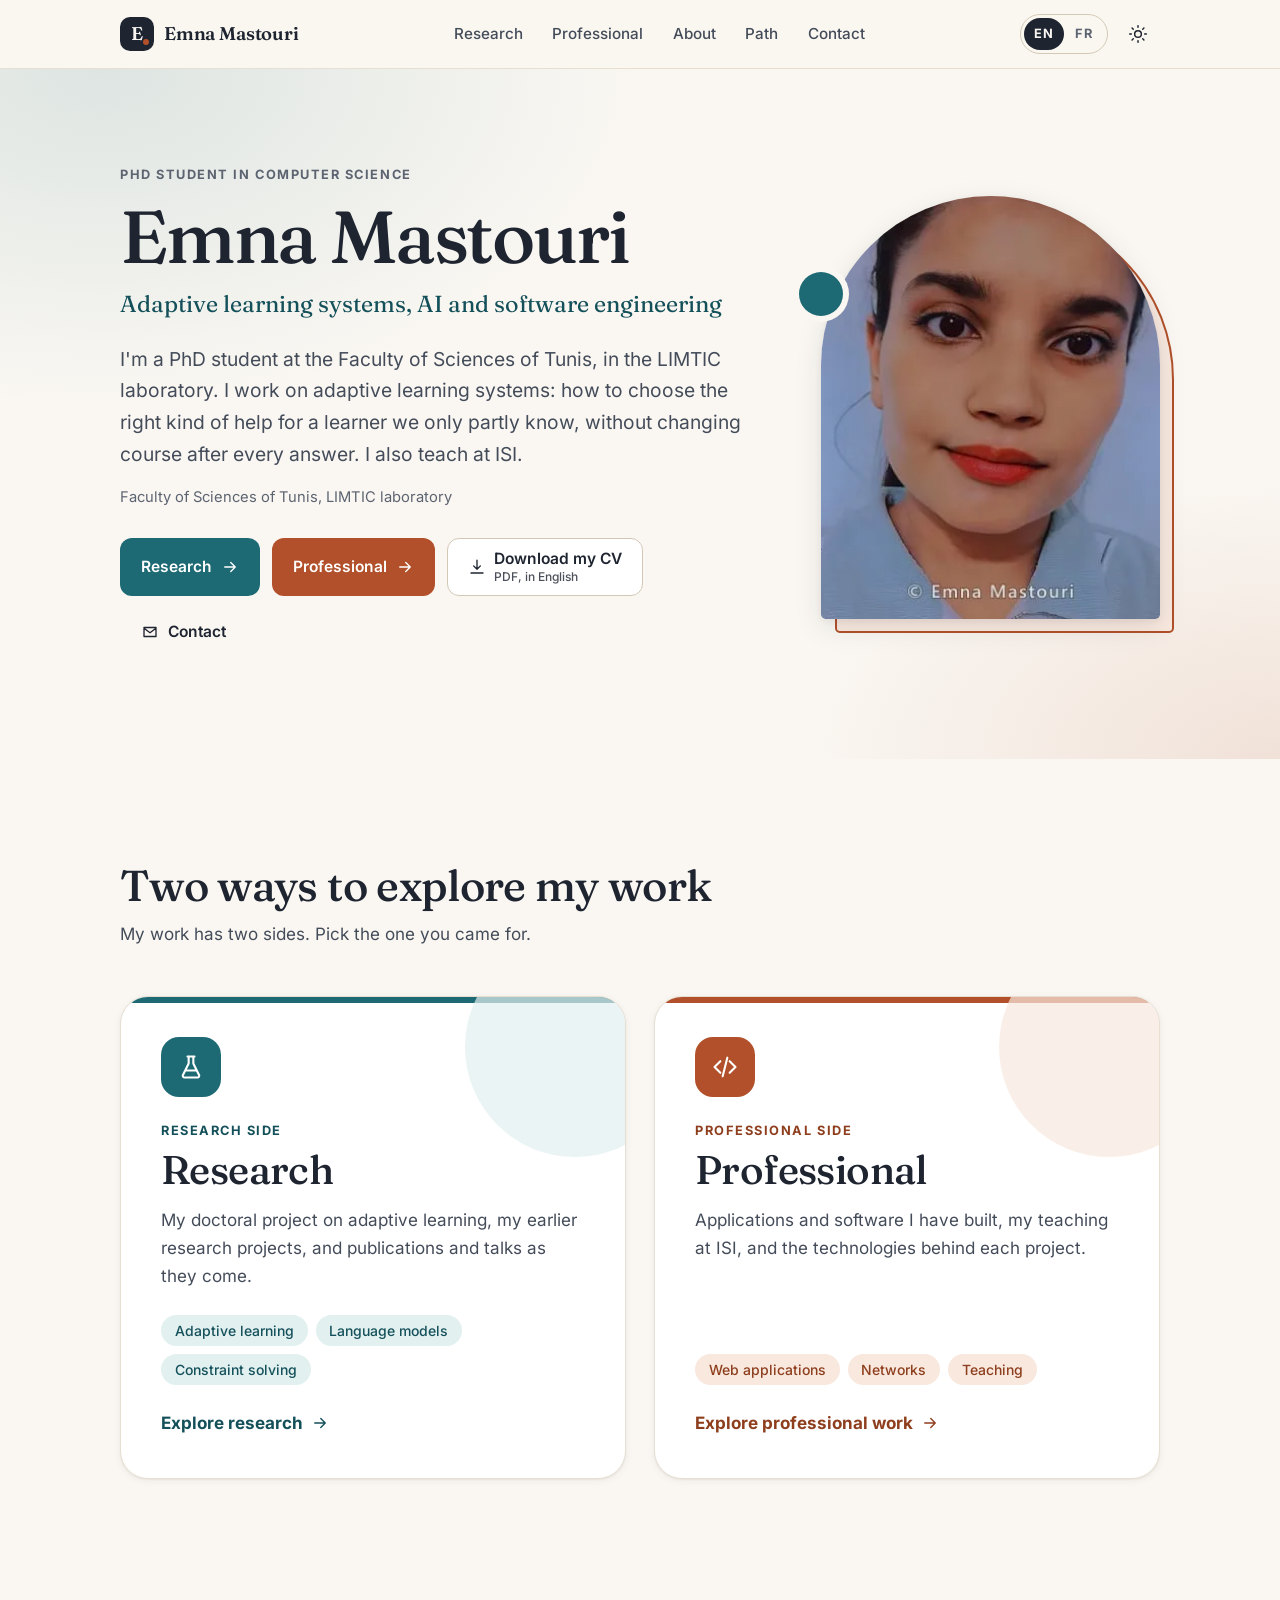
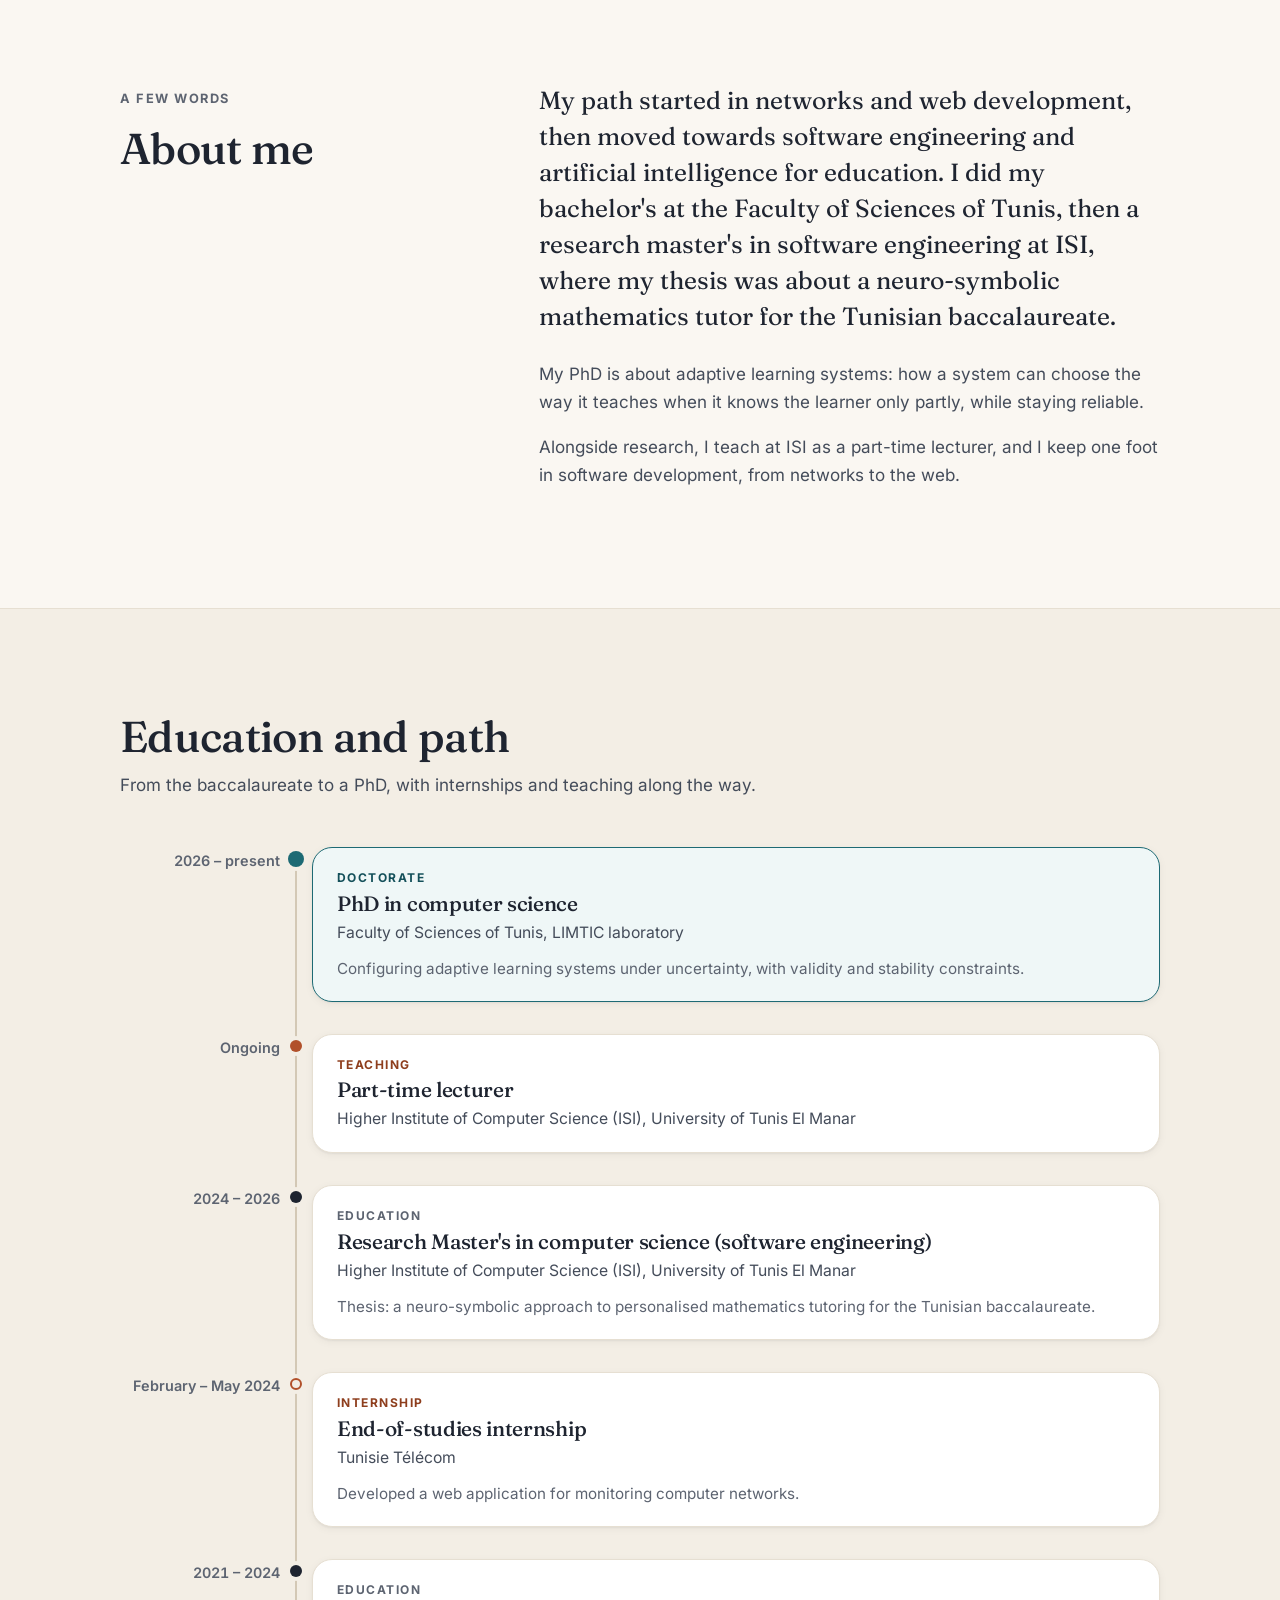
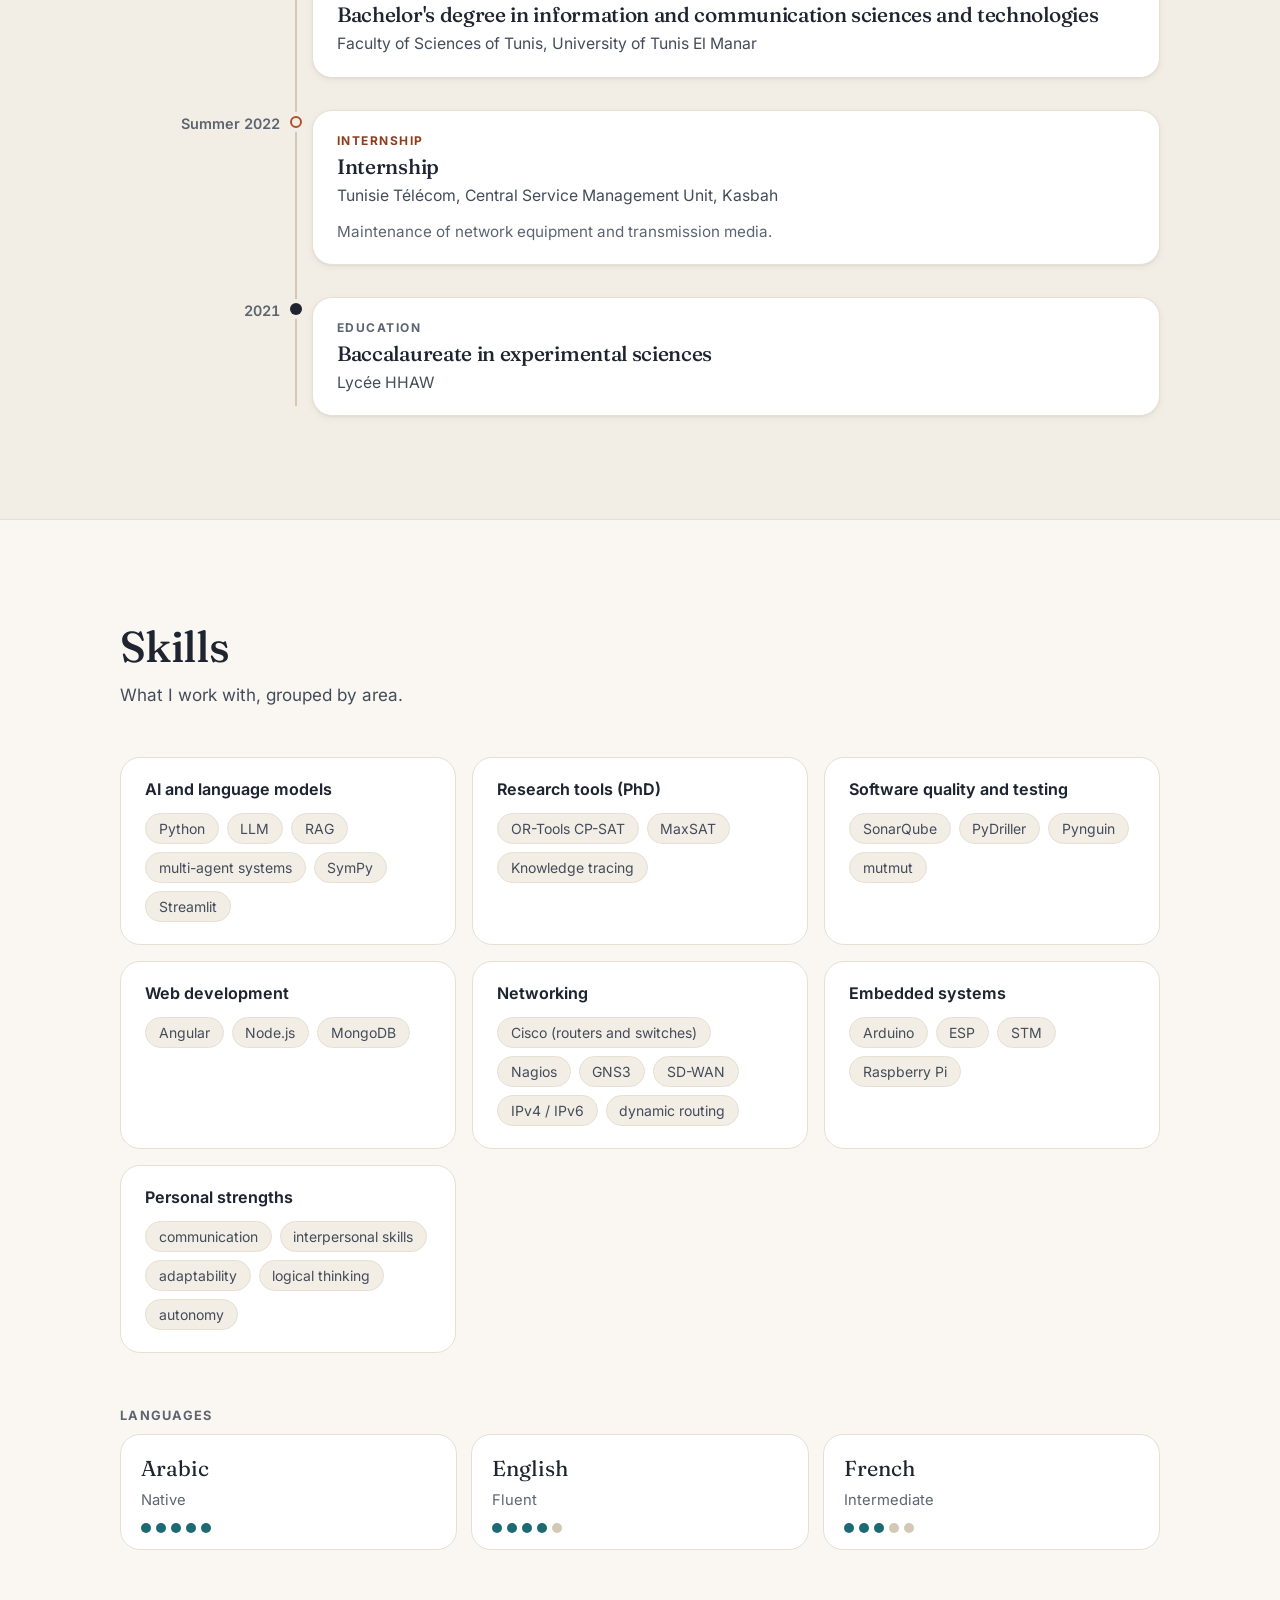
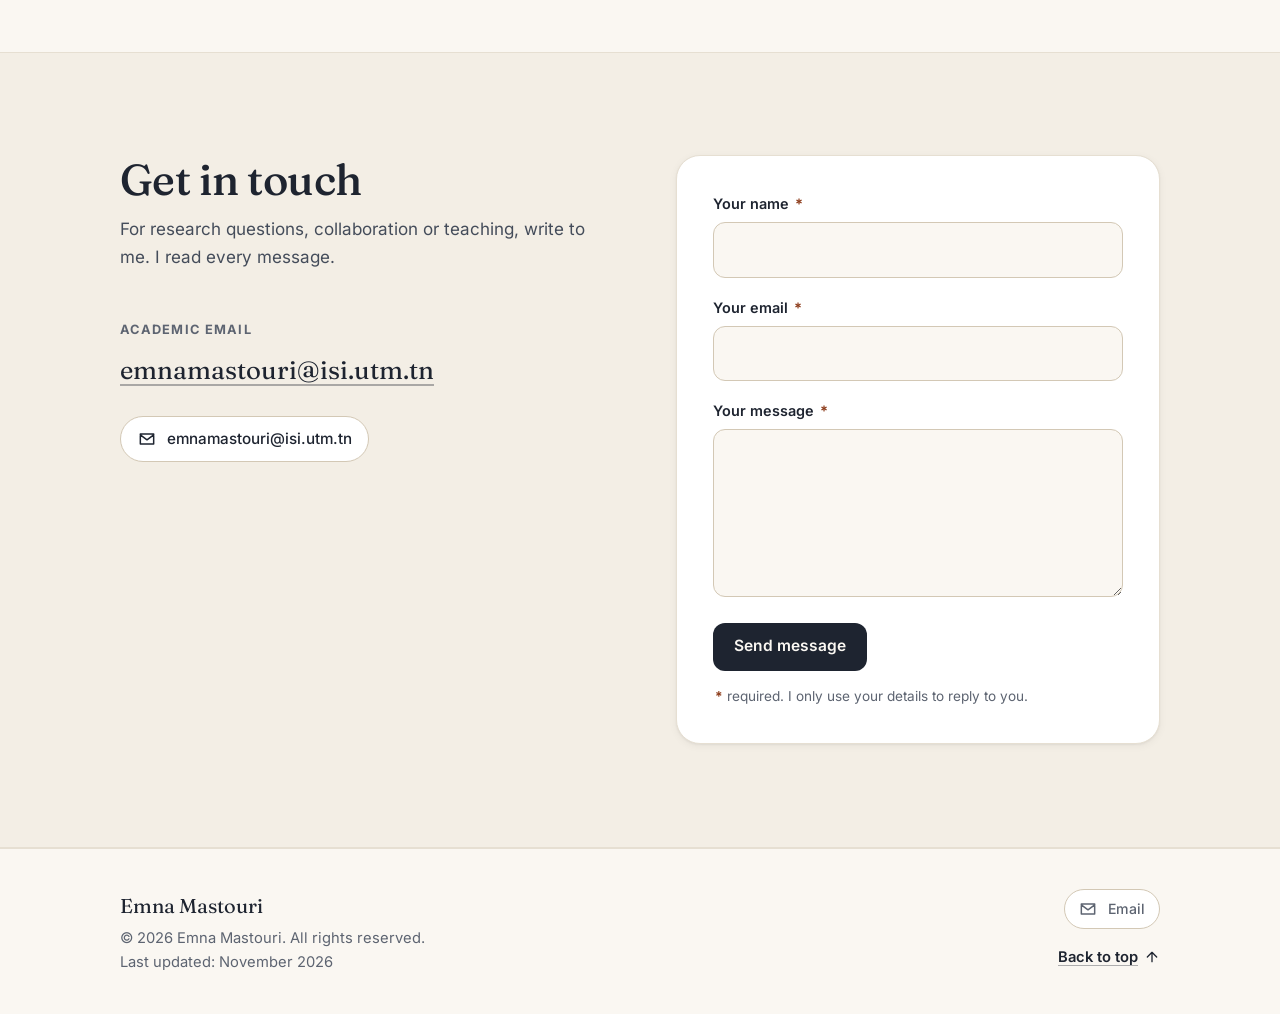
==== en/index.html @ 46c16ce0 "Publish site" ====
<!DOCTYPE html><html lang="en"> <head><meta charset="utf-8"><meta name="viewport" content="width=device-width, initial-scale=1"><title>Emna Mastouri | PhD student in computer science</title><meta name="description" content="Emna Mastouri is a PhD student in computer science at the Faculty of Sciences of Tunis (LIMTIC laboratory). Research on adaptive learning systems, software projects, and teaching at ISI."><meta name="robots" content="noimageindex"><link rel="canonical" href="https://emnamastouri.github.io/en/"><link rel="alternate" hreflang="fr" href="https://emnamastouri.github.io/fr/"><link rel="alternate" hreflang="en" href="https://emnamastouri.github.io/en/"><link rel="alternate" hreflang="x-default" href="https://emnamastouri.github.io/"><meta property="og:type" content="website"><meta property="og:site_name" content="Emna Mastouri"><meta property="og:title" content="Emna Mastouri | PhD student in computer science"><meta property="og:description" content="Emna Mastouri is a PhD student in computer science at the Faculty of Sciences of Tunis (LIMTIC laboratory). Research on adaptive learning systems, software projects, and teaching at ISI."><meta property="og:url" content="https://emnamastouri.github.io/en/"><meta property="og:image" content="https://emnamastouri.github.io/og-image.png"><meta property="og:image:width" content="1200"><meta property="og:image:height" content="630"><meta property="og:locale" content="en_GB"><meta property="og:locale:alternate" content="fr_FR"><meta name="twitter:card" content="summary_large_image"><meta name="theme-color" content="#FAF7F2" media="(prefers-color-scheme: light)"><meta name="theme-color" content="#13161B" media="(prefers-color-scheme: dark)"><link rel="icon" type="image/svg+xml" href="/favicon.svg"><link rel="sitemap" href="/sitemap-index.xml"><!-- Applies the saved theme before the page paints (no flash) --><script>
      (function () {
        var d = document.documentElement;
        d.classList.add('js');
        try {
          var s = localStorage.getItem('theme');
          if (s === 'dark' || s === 'light') d.setAttribute('data-theme', s);
        } catch (e) {}
      })();
    </script><script type="application/ld+json">{"@context":"https://schema.org","@type":"Person","name":"Emna Mastouri","jobTitle":"PhD student in computer science","url":"https://emnamastouri.github.io/en/","image":"https://emnamastouri.github.io/_astro/photo-web.Bn2J9BeH_Z28690I.jpg","email":"emnamastouri@isi.utm.tn","affiliation":[{"@type":"CollegeOrUniversity","name":"Faculty of Sciences of Tunis, University of Tunis El Manar"},{"@type":"Organization","name":"LIMTIC laboratory"},{"@type":"CollegeOrUniversity","name":"Higher Institute of Computer Science (ISI), University of Tunis El Manar"}],"alumniOf":[{"@type":"CollegeOrUniversity","name":"Higher Institute of Computer Science (ISI), University of Tunis El Manar"},{"@type":"CollegeOrUniversity","name":"Faculty of Sciences of Tunis, University of Tunis El Manar"}],"knowsAbout":["Adaptive learning systems","Knowledge tracing","Large language models","Constraint solving","Software engineering"]}</script><link rel="preload" as="image" href="/_astro/photo-web.Bn2J9BeH_ZlRhsf.webp" type="image/webp" fetchpriority="high"><style>@font-face{font-family:Fraunces Variable;font-style:normal;font-display:swap;font-weight:100 900;src:url(/_astro/fraunces-vietnamese-wght-normal.CnvboYUG.woff2) format("woff2-variations");unicode-range:U+0102-0103,U+0110-0111,U+0128-0129,U+0168-0169,U+01A0-01A1,U+01AF-01B0,U+0300-0301,U+0303-0304,U+0308-0309,U+0323,U+0329,U+1EA0-1EF9,U+20AB}@font-face{font-family:Fraunces Variable;font-style:normal;font-display:swap;font-weight:100 900;src:url(/_astro/fraunces-latin-ext-wght-normal.Ca2vKHc0.woff2) format("woff2-variations");unicode-range:U+0100-02BA,U+02BD-02C5,U+02C7-02CC,U+02CE-02D7,U+02DD-02FF,U+0304,U+0308,U+0329,U+1D00-1DBF,U+1E00-1E9F,U+1EF2-1EFF,U+2020,U+20A0-20AB,U+20AD-20C0,U+2113,U+2C60-2C7F,U+A720-A7FF}@font-face{font-family:Fraunces Variable;font-style:normal;font-display:swap;font-weight:100 900;src:url(/_astro/fraunces-latin-wght-normal.ukD16Tqj.woff2) format("woff2-variations");unicode-range:U+0000-00FF,U+0131,U+0152-0153,U+02BB-02BC,U+02C6,U+02DA,U+02DC,U+0304,U+0308,U+0329,U+2000-206F,U+20AC,U+2122,U+2191,U+2193,U+2212,U+2215,U+FEFF,U+FFFD}
</style>
<link rel="stylesheet" href="/_astro/_section_.ClIsd0Dl.css"></head> <body> <a class="skip-link" href="#main">Skip to content</a> <header class="site-header"> <div class="container header-inner"> <a class="brand" href="/en/" aria-label="Emna Mastouri, Home"> <span class="brand-mark" aria-hidden="true">E</span> <span class="brand-name">Emna Mastouri</span> </a> <nav id="site-nav" class="nav" aria-label="Main navigation"> <ul> <li> <a href="/en/research/" class="nav-link nav-link--research"> Research </a> </li><li> <a href="/en/professional/" class="nav-link nav-link--professional"> Professional </a> </li><li> <a href="/en/#about" class="nav-link nav-link--about"> About </a> </li><li> <a href="/en/#path" class="nav-link nav-link--path"> Path </a> </li><li> <a href="/en/#contact" class="nav-link nav-link--contact"> Contact </a> </li> </ul> </nav> <div class="header-tools"> <div class="lang-switch" role="group" aria-label="Language"> <span class="lang-opt is-current" lang="en" aria-current="true">EN</span> <a class="lang-opt" href="/fr/" hreflang="fr" lang="fr" data-set-lang="fr" aria-label="FR: Lire ce site en français" title="Lire ce site en français"> FR </a> </div> <button type="button" class="icon-btn theme-toggle" data-label-to-light="Switch to light mode" data-label-to-dark="Switch to dark mode" aria-label="Switch to dark mode"> <svg class="icon-sun" viewBox="0 0 24 24" width="20" height="20" fill="none" stroke="currentColor" stroke-width="1.8" stroke-linecap="round" aria-hidden="true"> <circle cx="12" cy="12" r="4"></circle> <path d="M12 2v2M12 20v2M4.9 4.9l1.4 1.4M17.7 17.7l1.4 1.4M2 12h2M20 12h2M4.9 19.1l1.4-1.4M17.7 6.3l1.4-1.4"></path> </svg> <svg class="icon-moon" viewBox="0 0 24 24" width="20" height="20" fill="none" stroke="currentColor" stroke-width="1.8" stroke-linecap="round" stroke-linejoin="round" aria-hidden="true"> <path d="M20 14.5A8.5 8.5 0 0 1 9.5 4a8.5 8.5 0 1 0 10.5 10.5z"></path> </svg> </button> <button type="button" class="icon-btn menu-btn" aria-expanded="false" aria-controls="site-nav" aria-label="Menu"> <svg viewBox="0 0 24 24" width="22" height="22" fill="none" stroke="currentColor" stroke-width="1.8" stroke-linecap="round" aria-hidden="true"> <path class="bars" d="M4 7h16M4 12h16M4 17h16"></path> <path class="cross" d="M6 6l12 12M18 6L6 18"></path> </svg> </button> </div> </div> </header> <script type="module">const c=document.documentElement,t=document.querySelector(".theme-toggle"),n=()=>c.getAttribute("data-theme")||(matchMedia("(prefers-color-scheme: dark)").matches?"dark":"light"),d=()=>{t&&t.setAttribute("aria-label",n()==="dark"?t.dataset.labelToLight:t.dataset.labelToDark)};d();t?.addEventListener("click",()=>{const e=n()==="dark"?"light":"dark";c.setAttribute("data-theme",e);try{localStorage.setItem("theme",e)}catch{}d()});document.querySelectorAll("[data-set-lang]").forEach(e=>{e.addEventListener("click",()=>{try{localStorage.setItem("lang",e.dataset.setLang)}catch{}})});const a=document.querySelector(".menu-btn"),s=document.querySelector(".site-header"),r=e=>{s?.classList.toggle("menu-open",e),a?.setAttribute("aria-expanded",String(e))};a?.addEventListener("click",()=>r(a.getAttribute("aria-expanded")!=="true"));document.querySelectorAll("#site-nav a").forEach(e=>e.addEventListener("click",()=>r(!1)));document.addEventListener("keydown",e=>{e.key==="Escape"&&a?.getAttribute("aria-expanded")==="true"&&(r(!1),a.focus())});</script> <main id="main" tabindex="-1">   <section class="hero" aria-labelledby="hero-title"> <div class="container hero-grid"> <div class="hero-photo"> <div class="photo-frame" role="img" aria-label="Portrait of Emna Mastouri"> <div class="photo-img" style="background-image:url(/_astro/photo-web.Bn2J9BeH_1yWdmH.jpg);background-image:image-set(url(/_astro/photo-web.Bn2J9BeH_ZlRhsf.webp) type('image/webp'), url(/_astro/photo-web.Bn2J9BeH_1yWdmH.jpg) type('image/jpeg'))"></div> </div> </div> <div class="hero-text"> <p class="eyebrow">PhD student in computer science</p> <h1 id="hero-title">Emna Mastouri</h1> <p class="hero-subtitle">Adaptive learning systems, AI and software engineering</p> <p class="hero-intro">I&#39;m a PhD student at the Faculty of Sciences of Tunis, in the LIMTIC laboratory. I work on adaptive learning systems: how to choose the right kind of help for a learner we only partly know, without changing course after every answer. I also teach at ISI.</p> <p class="hero-affil">Faculty of Sciences of Tunis, LIMTIC laboratory</p> <div class="hero-actions"> <a class="btn btn--research" href="/en/research/"> Research <svg viewBox="0 0 24 24" width="18" height="18" fill="none" stroke="currentColor" stroke-width="1.8" stroke-linecap="round" stroke-linejoin="round" aria-hidden="true" focusable="false"><path d="M5 12h14m0 0l-6-6m6 6l-6 6"></path></svg> </a> <a class="btn btn--pro" href="/en/professional/"> Professional <svg viewBox="0 0 24 24" width="18" height="18" fill="none" stroke="currentColor" stroke-width="1.8" stroke-linecap="round" stroke-linejoin="round" aria-hidden="true" focusable="false"><path d="M5 12h14m0 0l-6-6m6 6l-6 6"></path></svg> </a> <a class="btn btn--outline" href="/cv/Emna_Mastouri_CV_en.pdf" download> <svg viewBox="0 0 24 24" width="18" height="18" fill="none" stroke="currentColor" stroke-width="1.8" stroke-linecap="round" stroke-linejoin="round" aria-hidden="true" focusable="false"><path d="M12 3v12m0 0l-4.5-4.5M12 15l4.5-4.5M4 20h16"></path></svg> <span>Download my CV <small>PDF, in English</small></span> </a> <a class="btn btn--ghost" href="#contact"> <svg viewBox="0 0 24 24" width="18" height="18" fill="none" stroke="currentColor" stroke-width="1.8" stroke-linecap="round" stroke-linejoin="round" aria-hidden="true" focusable="false"><path d="M4 6h16v12H4zM4 7l8 6 8-6"></path></svg> Contact </a> </div> </div> </div> </section> <script type="module">const r=document.querySelector(".photo-frame");["contextmenu","dragstart","selectstart","copy"].forEach(e=>r?.addEventListener(e,t=>t.preventDefault()));</script> <section class="section sides" id="sides" aria-labelledby="sides-title"> <div class="container"> <header class="section-head"> <h2 id="sides-title">Two ways to explore my work</h2> <p>My work has two sides. Pick the one you came for.</p> </header> <div class="side-grid"> <article class="side-card side-card--research"> <div class="side-icon" aria-hidden="true"> <svg viewBox="0 0 24 24" width="28" height="28" fill="none" stroke="currentColor" stroke-width="1.8" stroke-linecap="round" stroke-linejoin="round" aria-hidden="true" focusable="false"><path d="M9 3h6M10 3v6L5 19a1.5 1.5 0 0 0 1.4 2h11.2A1.5 1.5 0 0 0 19 19l-5-10V3M7.5 15h9"></path></svg> </div> <p class="side-label">Research side</p> <h3> <a class="stretched" href="/en/research/"> Research </a> </h3> <p class="side-text">My doctoral project on adaptive learning, my earlier research projects, and publications and talks as they come.</p> <ul class="chips"> <li>Adaptive learning</li><li>Language models</li><li>Constraint solving</li> </ul> <span class="side-cta"> Explore research <svg viewBox="0 0 24 24" width="18" height="18" fill="none" stroke="currentColor" stroke-width="1.8" stroke-linecap="round" stroke-linejoin="round" aria-hidden="true" focusable="false"><path d="M5 12h14m0 0l-6-6m6 6l-6 6"></path></svg> </span> </article><article class="side-card side-card--professional"> <div class="side-icon" aria-hidden="true"> <svg viewBox="0 0 24 24" width="28" height="28" fill="none" stroke="currentColor" stroke-width="1.8" stroke-linecap="round" stroke-linejoin="round" aria-hidden="true" focusable="false"><path d="M8 7l-5 5 5 5M16 7l5 5-5 5M14 4l-4 16"></path></svg> </div> <p class="side-label">Professional side</p> <h3> <a class="stretched" href="/en/professional/"> Professional </a> </h3> <p class="side-text">Applications and software I have built, my teaching at ISI, and the technologies behind each project.</p> <ul class="chips"> <li>Web applications</li><li>Networks</li><li>Teaching</li> </ul> <span class="side-cta"> Explore professional work <svg viewBox="0 0 24 24" width="18" height="18" fill="none" stroke="currentColor" stroke-width="1.8" stroke-linecap="round" stroke-linejoin="round" aria-hidden="true" focusable="false"><path d="M5 12h14m0 0l-6-6m6 6l-6 6"></path></svg> </span> </article> </div> </div> </section> <section class="section" id="about" aria-labelledby="about-title"> <div class="container narrow-grid"> <header class="section-head section-head--side"> <p class="eyebrow">A few words</p> <h2 id="about-title">About me</h2> </header> <div class="prose"> <p class="lead">My path started in networks and web development, then moved towards software engineering and artificial intelligence for education. I did my bachelor&#39;s at the Faculty of Sciences of Tunis, then a research master&#39;s in software engineering at ISI, where my thesis was about a neuro-symbolic mathematics tutor for the Tunisian baccalaureate.</p><p>My PhD is about adaptive learning systems: how a system can choose the way it teaches when it knows the learner only partly, while staying reliable.</p><p>Alongside research, I teach at ISI as a part-time lecturer, and I keep one foot in software development, from networks to the web.</p> </div> </div> </section> <section class="section section--tint" id="path" aria-labelledby="path-title"> <div class="container"> <header class="section-head"> <h2 id="path-title">Education and path</h2> <p>From the baccalaureate to a PhD, with internships and teaching along the way.</p> </header> <ol class="timeline"> <li class="tl-item tl-item--phd"> <p class="tl-when">2026 – present</p> <div class="tl-card"> <p class="tl-kind">Doctorate</p> <h3>PhD in computer science</h3> <p class="tl-place">Faculty of Sciences of Tunis, LIMTIC laboratory</p> <p class="tl-text">Configuring adaptive learning systems under uncertainty, with validity and stability constraints.</p> </div> </li><li class="tl-item tl-item--teaching"> <p class="tl-when">Ongoing</p> <div class="tl-card"> <p class="tl-kind">Teaching</p> <h3>Part-time lecturer</h3> <p class="tl-place">Higher Institute of Computer Science (ISI), University of Tunis El Manar</p>  </div> </li><li class="tl-item tl-item--education"> <p class="tl-when">2024 – 2026</p> <div class="tl-card"> <p class="tl-kind">Education</p> <h3>Research Master&#39;s in computer science (software engineering)</h3> <p class="tl-place">Higher Institute of Computer Science (ISI), University of Tunis El Manar</p> <p class="tl-text">Thesis: a neuro-symbolic approach to personalised mathematics tutoring for the Tunisian baccalaureate.</p> </div> </li><li class="tl-item tl-item--work"> <p class="tl-when">February – May 2024</p> <div class="tl-card"> <p class="tl-kind">Internship</p> <h3>End-of-studies internship</h3> <p class="tl-place">Tunisie Télécom</p> <p class="tl-text">Developed a web application for monitoring computer networks.</p> </div> </li><li class="tl-item tl-item--education"> <p class="tl-when">2021 – 2024</p> <div class="tl-card"> <p class="tl-kind">Education</p> <h3>Bachelor&#39;s degree in information and communication sciences and technologies</h3> <p class="tl-place">Faculty of Sciences of Tunis, University of Tunis El Manar</p>  </div> </li><li class="tl-item tl-item--work"> <p class="tl-when">Summer 2022</p> <div class="tl-card"> <p class="tl-kind">Internship</p> <h3>Internship</h3> <p class="tl-place">Tunisie Télécom, Central Service Management Unit, Kasbah</p> <p class="tl-text">Maintenance of network equipment and transmission media.</p> </div> </li><li class="tl-item tl-item--education"> <p class="tl-when">2021</p> <div class="tl-card"> <p class="tl-kind">Education</p> <h3>Baccalaureate in experimental sciences</h3> <p class="tl-place">Lycée HHAW</p>  </div> </li> </ol> </div> </section> <section class="section" id="skills" aria-labelledby="skills-title"> <div class="container"> <header class="section-head"> <h2 id="skills-title">Skills</h2> <p>What I work with, grouped by area.</p> </header> <div class="skill-grid"> <article class="skill-card"> <h3>AI and language models</h3> <ul class="chips"> <li>Python</li><li>LLM</li><li>RAG</li><li>multi-agent systems</li><li>SymPy</li><li>Streamlit</li> </ul> </article><article class="skill-card"> <h3>Research tools (PhD)</h3> <ul class="chips"> <li>OR-Tools CP-SAT</li><li>MaxSAT</li><li>Knowledge tracing</li> </ul> </article><article class="skill-card"> <h3>Software quality and testing</h3> <ul class="chips"> <li>SonarQube</li><li>PyDriller</li><li>Pynguin</li><li>mutmut</li> </ul> </article><article class="skill-card"> <h3>Web development</h3> <ul class="chips"> <li>Angular</li><li>Node.js</li><li>MongoDB</li> </ul> </article><article class="skill-card"> <h3>Networking</h3> <ul class="chips"> <li>Cisco (routers and switches)</li><li>Nagios</li><li>GNS3</li><li>SD-WAN</li><li>IPv4 / IPv6</li><li>dynamic routing</li> </ul> </article><article class="skill-card"> <h3>Embedded systems</h3> <ul class="chips"> <li>Arduino</li><li>ESP</li><li>STM</li><li>Raspberry Pi</li> </ul> </article><article class="skill-card"> <h3>Personal strengths</h3> <ul class="chips"> <li>communication</li><li>interpersonal skills</li><li>adaptability</li><li>logical thinking</li><li>autonomy</li> </ul> </article> </div> <div class="lang-block" aria-labelledby="languages-title"> <h3 id="languages-title" class="mini-title">Languages</h3> <ul class="language-list"> <li class="language"> <span class="language-name">Arabic</span> <span class="language-level">Native</span> <span class="dots" aria-hidden="true"> <i class="on"></i><i class="on"></i><i class="on"></i><i class="on"></i><i class="on"></i> </span> </li><li class="language"> <span class="language-name">English</span> <span class="language-level">Fluent</span> <span class="dots" aria-hidden="true"> <i class="on"></i><i class="on"></i><i class="on"></i><i class="on"></i><i class></i> </span> </li><li class="language"> <span class="language-name">French</span> <span class="language-level">Intermediate</span> <span class="dots" aria-hidden="true"> <i class="on"></i><i class="on"></i><i class="on"></i><i class></i><i class></i> </span> </li> </ul> </div> </div> </section> <section class="section section--tint" id="contact" aria-labelledby="contact-title"> <div class="container contact-grid"> <div> <header class="section-head"> <h2 id="contact-title">Get in touch</h2> <p>For research questions, collaboration or teaching, write to me. I read every message.</p> </header> <p class="contact-mail"> <span class="mini-title">Academic email</span> <a href="mailto:emnamastouri@isi.utm.tn">emnamastouri@isi.utm.tn</a> </p> <ul class="social"> <li> <a class="social-link" href="mailto:emnamastouri@isi.utm.tn"> <svg viewBox="0 0 24 24" width="20" height="20" fill="none" stroke="currentColor" stroke-width="1.8" stroke-linecap="round" stroke-linejoin="round" aria-hidden="true" focusable="false"><path d="M4 6h16v12H4zM4 7l8 6 8-6"></path></svg> <span class="social-text">emnamastouri@isi.utm.tn</span> </a> </li>  </ul> </div> <form class="contact-form" id="contact-form" method="post" data-form data-subject="Portfolio contact from" data-email="emnamastouri@isi.utm.tn" data-ready="no" data-sent="Thank you, your message has been sent. I will reply as soon as I can." data-error="Sorry, the message could not be sent. Please write to me directly at the address above." data-sending="Sending…" data-send="Send message" data-mailto="Your email app will open with the message ready to send.">  <input type="checkbox" name="botcheck" class="hp" tabindex="-1" autocomplete="off" aria-hidden="true"> <div class="field"> <label for="c-name">Your name <span class="req" aria-hidden="true">*</span></label> <input id="c-name" name="name" type="text" required autocomplete="name"> </div> <div class="field"> <label for="c-email">Your email <span class="req" aria-hidden="true">*</span></label> <input id="c-email" name="email" type="email" required autocomplete="email"> </div> <div class="field"> <label for="c-message">Your message <span class="req" aria-hidden="true">*</span></label> <textarea id="c-message" name="message" rows="5" required></textarea> </div> <button type="submit" class="btn btn--primary">Send message</button> <p class="form-note"><span class="req" aria-hidden="true">*</span> required. I only use your details to reply to you.</p> <p class="form-status" role="status" aria-live="polite"></p> </form> </div> </section> <script type="module" src="/_astro/Contact.astro_astro_type_script_index_0_lang.DWQLCaNE.js"></script>  </main> <footer class="site-footer"> <div class="container footer-inner"> <div> <p class="footer-name">Emna Mastouri</p> <p class="footer-meta">© 2026 Emna Mastouri. All rights reserved.</p> <p class="footer-meta">Last updated: November 2026</p> </div> <div class="footer-side"> <ul class="social social--compact"> <li> <a class="social-link" href="mailto:emnamastouri@isi.utm.tn"> <svg viewBox="0 0 24 24" width="20" height="20" fill="none" stroke="currentColor" stroke-width="1.8" stroke-linecap="round" stroke-linejoin="round" aria-hidden="true" focusable="false"><path d="M4 6h16v12H4zM4 7l8 6 8-6"></path></svg> <span class="social-text">Email</span> </a> </li>  </ul> <a class="to-top" href="#main"> Back to top <svg viewBox="0 0 24 24" width="16" height="16" fill="none" stroke="currentColor" stroke-width="2" stroke-linecap="round" stroke-linejoin="round" aria-hidden="true"><path d="M12 19V5M5 12l7-7 7 7"></path></svg> </a> </div> </div> </footer> </body></html>
---- _astro/_section_.ClIsd0Dl.css ----
@font-face{font-family:Inter Variable;font-style:normal;font-display:swap;font-weight:100 900;src:url(/_astro/inter-cyrillic-ext-wght-normal.BOeWTOD4.woff2) format("woff2-variations");unicode-range:U+0460-052F,U+1C80-1C8A,U+20B4,U+2DE0-2DFF,U+A640-A69F,U+FE2E-FE2F}@font-face{font-family:Inter Variable;font-style:normal;font-display:swap;font-weight:100 900;src:url(/_astro/inter-cyrillic-wght-normal.DqGufNeO.woff2) format("woff2-variations");unicode-range:U+0301,U+0400-045F,U+0490-0491,U+04B0-04B1,U+2116}@font-face{font-family:Inter Variable;font-style:normal;font-display:swap;font-weight:100 900;src:url(/_astro/inter-greek-ext-wght-normal.DlzME5K_.woff2) format("woff2-variations");unicode-range:U+1F00-1FFF}@font-face{font-family:Inter Variable;font-style:normal;font-display:swap;font-weight:100 900;src:url(/_astro/inter-greek-wght-normal.CkhJZR-_.woff2) format("woff2-variations");unicode-range:U+0370-0377,U+037A-037F,U+0384-038A,U+038C,U+038E-03A1,U+03A3-03FF}@font-face{font-family:Inter Variable;font-style:normal;font-display:swap;font-weight:100 900;src:url(/_astro/inter-vietnamese-wght-normal.CBcvBZtf.woff2) format("woff2-variations");unicode-range:U+0102-0103,U+0110-0111,U+0128-0129,U+0168-0169,U+01A0-01A1,U+01AF-01B0,U+0300-0301,U+0303-0304,U+0308-0309,U+0323,U+0329,U+1EA0-1EF9,U+20AB}@font-face{font-family:Inter Variable;font-style:normal;font-display:swap;font-weight:100 900;src:url(/_astro/inter-latin-ext-wght-normal.DO1Apj_S.woff2) format("woff2-variations");unicode-range:U+0100-02BA,U+02BD-02C5,U+02C7-02CC,U+02CE-02D7,U+02DD-02FF,U+0304,U+0308,U+0329,U+1D00-1DBF,U+1E00-1E9F,U+1EF2-1EFF,U+2020,U+20A0-20AB,U+20AD-20C0,U+2113,U+2C60-2C7F,U+A720-A7FF}@font-face{font-family:Inter Variable;font-style:normal;font-display:swap;font-weight:100 900;src:url(/_astro/inter-latin-wght-normal.Dx4kXJAl.woff2) format("woff2-variations");unicode-range:U+0000-00FF,U+0131,U+0152-0153,U+02BB-02BC,U+02C6,U+02DA,U+02DC,U+0304,U+0308,U+0329,U+2000-206F,U+20AC,U+2122,U+2191,U+2193,U+2212,U+2215,U+FEFF,U+FFFD}:root{color-scheme:light;--bg: #faf7f2;--bg-soft: #f3eee5;--surface: #ffffff;--ink: #1e2430;--ink-soft: #444c5a;--muted: #5d6471;--line: #e6dfd2;--line-strong: #d3c8b5;--focus: #1d6a74;--research: #1d6a74;--research-soft: #e2f0f0;--research-ink: #14505a;--pro: #b1502a;--pro-soft: #f8e8de;--pro-ink: #8e3e1d;--on-color: #ffffff;--shadow-sm: 0 1px 2px rgb(30 36 48 / 6%), 0 2px 8px rgb(30 36 48 / 5%);--shadow-md: 0 8px 28px rgb(30 36 48 / 10%), 0 2px 6px rgb(30 36 48 / 6%);--font-serif: "Fraunces Variable", "Iowan Old Style", Georgia, "Times New Roman", serif;--font-sans: "Inter Variable", system-ui, -apple-system, "Segoe UI", Roboto, sans-serif;--radius: 20px;--radius-sm: 12px;--gutter: clamp(20px, 5vw, 40px);--header-h: 68px}@media(prefers-color-scheme:dark){:root:not([data-theme=light]){color-scheme:dark;--bg: #13161b;--bg-soft: #1a1e25;--surface: #1b2027;--ink: #eee9df;--ink-soft: #cdc8be;--muted: #a5abb5;--line: #2b313b;--line-strong: #3b4350;--focus: #7fcad2;--research: #6cc0c8;--research-soft: #16292c;--research-ink: #8fd4da;--pro: #f0956a;--pro-soft: #33211a;--pro-ink: #f5ae8b;--on-color: #101317;--shadow-sm: 0 1px 2px rgb(0 0 0 / 30%);--shadow-md: 0 10px 30px rgb(0 0 0 / 40%)}}:root[data-theme=dark]{color-scheme:dark;--bg: #13161b;--bg-soft: #1a1e25;--surface: #1b2027;--ink: #eee9df;--ink-soft: #cdc8be;--muted: #a5abb5;--line: #2b313b;--line-strong: #3b4350;--focus: #7fcad2;--research: #6cc0c8;--research-soft: #16292c;--research-ink: #8fd4da;--pro: #f0956a;--pro-soft: #33211a;--pro-ink: #f5ae8b;--on-color: #101317;--shadow-sm: 0 1px 2px rgb(0 0 0 / 30%);--shadow-md: 0 10px 30px rgb(0 0 0 / 40%)}*,*:before,*:after{box-sizing:border-box}html{scroll-behavior:smooth;scroll-padding-top:calc(var(--header-h) + 12px);-webkit-text-size-adjust:100%}body{margin:0;background:var(--bg);color:var(--ink);font-family:var(--font-sans);font-size:1.0625rem;line-height:1.65;text-rendering:optimizeLegibility;-webkit-font-smoothing:antialiased}img,picture,svg{max-width:100%;height:auto}h1,h2,h3{font-family:var(--font-serif);font-weight:500;line-height:1.15;letter-spacing:-.015em;margin:0;text-wrap:balance}p{margin:0 0 1em;text-wrap:pretty}ul,ol{margin:0;padding:0;list-style:none}a{color:inherit;text-decoration-color:color-mix(in srgb,currentColor 35%,transparent);text-underline-offset:.2em}a:hover{text-decoration-color:currentColor}:focus-visible{outline:3px solid var(--focus);outline-offset:3px;border-radius:6px}[hidden]{display:none!important}::selection{background:var(--research-soft);color:var(--ink)}main:focus{outline:none}.sr-only{position:absolute;width:1px;height:1px;padding:0;margin:-1px;overflow:hidden;clip:rect(0,0,0,0);white-space:nowrap;border:0}.skip-link{position:absolute;left:12px;top:-80px;z-index:100;background:var(--ink);color:var(--bg);padding:.7rem 1rem;border-radius:10px;text-decoration:none;font-weight:600}.skip-link:focus{top:12px}.container{width:100%;max-width:1120px;margin-inline:auto;padding-inline:var(--gutter)}.site-header{position:sticky;top:0;z-index:50;background:color-mix(in srgb,var(--bg) 86%,transparent);-webkit-backdrop-filter:saturate(1.4) blur(14px);backdrop-filter:saturate(1.4) blur(14px);border-bottom:1px solid var(--line)}.header-inner{display:flex;align-items:center;justify-content:space-between;gap:16px;min-height:var(--header-h)}.brand{display:inline-flex;align-items:center;gap:10px;text-decoration:none;font-family:var(--font-serif);font-weight:600;font-size:1.15rem;letter-spacing:-.01em}.brand-mark{display:grid;place-items:center;width:34px;height:34px;border-radius:10px;background:var(--ink);color:var(--bg);font-size:1.15rem;line-height:1;position:relative}.brand-mark:after{content:"";position:absolute;right:5px;bottom:6px;width:6px;height:6px;border-radius:50%;background:var(--pro)}.nav ul{display:flex;gap:4px}.nav-link{display:block;padding:.5rem .8rem;border-radius:10px;text-decoration:none;font-size:.95rem;font-weight:500;color:var(--ink-soft)}.nav-link:hover{background:var(--bg-soft);color:var(--ink)}.nav-link[aria-current=page]{color:var(--ink);background:var(--bg-soft)}.nav-link--research[aria-current=page]{color:var(--research-ink);background:var(--research-soft)}.nav-link--professional[aria-current=page]{color:var(--pro-ink);background:var(--pro-soft)}.header-tools{display:flex;align-items:center;gap:8px}.lang-switch{display:inline-flex;border:1px solid var(--line-strong);border-radius:999px;padding:3px;font-size:.8rem;font-weight:700;letter-spacing:.04em}.lang-opt{display:grid;place-items:center;min-width:40px;min-height:32px;padding-inline:8px;border-radius:999px;text-decoration:none;color:var(--muted)}a.lang-opt:hover{color:var(--ink);background:var(--bg-soft)}.lang-opt.is-current{background:var(--ink);color:var(--bg)}.icon-btn{display:grid;place-items:center;width:44px;height:44px;border-radius:12px;border:1px solid transparent;background:transparent;color:var(--ink);cursor:pointer}.icon-btn:hover{background:var(--bg-soft)}.theme-toggle .icon-moon{display:none}:root[data-theme=dark] .theme-toggle .icon-sun{display:none}:root[data-theme=dark] .theme-toggle .icon-moon{display:block}@media(prefers-color-scheme:dark){:root:not([data-theme=light]) .theme-toggle .icon-sun{display:none}:root:not([data-theme=light]) .theme-toggle .icon-moon{display:block}}.menu-btn,.menu-btn .cross,.menu-open .menu-btn .bars{display:none}.menu-open .menu-btn .cross{display:block}@media(max-width:860px){.js .menu-btn{display:grid}.js .nav{display:none;position:absolute;inset:var(--header-h) 0 auto 0;background:var(--bg);border-bottom:1px solid var(--line);padding:12px var(--gutter) 20px;box-shadow:var(--shadow-md)}.js .menu-open .nav{display:block}.nav ul{flex-direction:column}.nav-link{padding:.85rem .9rem;font-size:1.05rem}:root{--header-h: 62px}.brand-name{font-size:1.02rem}html:not(.js) .header-inner{flex-wrap:wrap;padding-block:8px}html:not(.js) .nav{order:3;width:100%}html:not(.js) .nav ul{flex-direction:row;flex-wrap:wrap}}@media(max-width:420px){.brand-name{display:none}}.btn{display:inline-flex;align-items:center;justify-content:center;gap:.55rem;min-height:48px;padding:.7rem 1.25rem;border-radius:var(--radius-sm);border:1.5px solid transparent;font:inherit;font-size:.97rem;font-weight:600;line-height:1.2;text-decoration:none;cursor:pointer;transition:transform .15s ease,box-shadow .15s ease,background-color .15s ease}.btn:hover{transform:translateY(-2px);box-shadow:var(--shadow-md)}.btn:active{transform:translateY(0)}.btn small{display:block;font-size:.75rem;font-weight:500;opacity:.8;margin-top:1px}.btn:disabled{opacity:.6;cursor:wait;transform:none}.btn--research{background:var(--research);color:var(--on-color)}.btn--pro{background:var(--pro);color:var(--on-color)}.btn--primary{background:var(--ink);color:var(--bg)}.btn--outline{border-color:var(--line-strong);background:var(--surface);color:var(--ink)}.btn--outline:hover{border-color:var(--ink)}.btn--ghost{color:var(--ink)}.btn--ghost:hover{background:var(--bg-soft);box-shadow:none}.chips{display:flex;flex-wrap:wrap;gap:8px}.chips li{padding:.3rem .8rem;border-radius:999px;background:var(--bg-soft);border:1px solid var(--line);font-size:.875rem;line-height:1.4;color:var(--ink-soft)}.chips--small li{font-size:.8rem;padding:.15rem .6rem}.chips--large li{font-size:.95rem;padding:.4rem .95rem;background:var(--surface)}.badge{display:inline-block;vertical-align:middle;margin-left:6px;padding:.12rem .55rem;border-radius:999px;font-family:var(--font-sans);font-size:.75rem;font-weight:700;letter-spacing:.05em;text-transform:uppercase;line-height:1.5}.badge--example,.badge--todo{background:#fff1bf;color:#5e4400;border:1px dashed #c9a227}:root[data-theme=dark] .badge--example,:root[data-theme=dark] .badge--todo{background:#3d3210;color:#f1d77b;border-color:#8b7220}@media(prefers-color-scheme:dark){:root:not([data-theme=light]) .badge--example,:root:not([data-theme=light]) .badge--todo{background:#3d3210;color:#f1d77b;border-color:#8b7220}}.eyebrow{display:inline-block;margin:0 0 .9rem;font-size:.8rem;font-weight:700;letter-spacing:.12em;text-transform:uppercase;color:var(--muted)}.eyebrow--research{color:var(--research-ink)}.eyebrow--professional{color:var(--pro-ink)}.mini-title{display:block;margin:0 0 .6rem;font-family:var(--font-sans);font-size:.8rem;font-weight:700;letter-spacing:.1em;text-transform:uppercase;color:var(--muted)}.hero{position:relative;overflow:hidden;padding-block:clamp(36px,7vw,96px) clamp(48px,8vw,104px);background:radial-gradient(60% 70% at 8% 0%,color-mix(in srgb,var(--research) 13%,transparent),transparent 70%),radial-gradient(55% 60% at 100% 100%,color-mix(in srgb,var(--pro) 13%,transparent),transparent 70%)}.hero-grid{display:grid;gap:clamp(32px,6vw,72px);align-items:center}.hero-photo{order:-1;display:flex;justify-content:center}.photo-frame{position:relative;isolation:isolate;width:min(230px,62vw);aspect-ratio:4 / 5;border-radius:999px 999px 28px 28px}.photo-frame:before{content:"";position:absolute;inset:0;transform:translate(14px,14px);border-radius:inherit;border:2px solid var(--pro);background:var(--pro-soft);z-index:-1}.photo-frame:after{content:"";position:absolute;top:18%;left:-22px;width:44px;height:44px;border-radius:50%;background:var(--research);z-index:1;box-shadow:0 0 0 6px var(--bg)}.photo-img{display:block;width:100%;height:100%;background-size:cover;background-position:50% 25%;background-repeat:no-repeat;border-radius:inherit;box-shadow:var(--shadow-md);-webkit-user-select:none;user-select:none;-webkit-touch-callout:none;-webkit-user-drag:none}.hero h1{font-size:clamp(2.6rem,7.5vw,4.6rem);font-weight:500;letter-spacing:-.03em;line-height:1.02;margin-bottom:.7rem}.hero-subtitle{font-family:var(--font-serif);font-size:clamp(1.15rem,2.6vw,1.45rem);color:var(--research-ink);margin-bottom:1.25rem}.hero-intro{max-width:56ch;font-size:clamp(1.05rem,1.8vw,1.2rem);color:var(--ink-soft);margin-bottom:.9rem}.hero-affil{font-size:.92rem;color:var(--muted);margin-bottom:1.8rem}.hero-actions{display:flex;flex-wrap:wrap;gap:12px}.hero-actions .btn{flex:0 1 auto}@media(min-width:860px){.hero-grid{grid-template-columns:1.3fr .7fr}.hero-photo{order:2}.photo-frame{width:min(340px,100%)}}@media(max-width:520px){.hero-actions .btn{flex:1 1 100%}}.section{padding-block:clamp(56px,8vw,104px)}.section--tight{padding-block:clamp(32px,5vw,56px)}.section--tint{background:var(--bg-soft);border-block:1px solid var(--line)}.section-head{max-width:62ch;margin-bottom:clamp(28px,4vw,48px)}.section-head h2{font-size:clamp(1.9rem,4.4vw,2.7rem);margin-bottom:.6rem}.section-head p:last-child{color:var(--ink-soft);margin-bottom:0}.narrow-grid{display:grid;gap:24px}@media(min-width:860px){.narrow-grid{grid-template-columns:.8fr 1.4fr;gap:64px}.narrow-grid .section-head--side{position:sticky;top:calc(var(--header-h) + 32px);align-self:start}}.prose{max-width:64ch}.prose p{color:var(--ink-soft)}.prose .lead{font-family:var(--font-serif);font-size:clamp(1.25rem,2.4vw,1.55rem);line-height:1.45;color:var(--ink)}.side-grid{display:grid;gap:20px}@media(min-width:800px){.side-grid{grid-template-columns:1fr 1fr;gap:28px}}.side-card{position:relative;display:flex;flex-direction:column;padding:clamp(26px,4vw,40px);border-radius:28px;border:1px solid var(--line);background:var(--surface);box-shadow:var(--shadow-sm);overflow:hidden;transition:transform .2s ease,box-shadow .2s ease,border-color .2s ease}.side-card:before{content:"";position:absolute;inset:0 0 auto;height:6px;background:var(--accent)}.side-card:after{content:"";position:absolute;right:-60px;top:-60px;width:220px;height:220px;border-radius:50%;background:var(--accent-soft);opacity:.7;z-index:0}.side-card>*{position:relative;z-index:1}.side-card--research{--accent: var(--research);--accent-soft: var(--research-soft);--accent-ink: var(--research-ink)}.side-card--professional{--accent: var(--pro);--accent-soft: var(--pro-soft);--accent-ink: var(--pro-ink)}.side-card:hover,.side-card:focus-within{transform:translateY(-4px);border-color:var(--accent);box-shadow:var(--shadow-md)}.side-icon{display:grid;place-items:center;width:60px;height:60px;border-radius:18px;background:var(--accent);color:var(--on-color);margin-bottom:1.4rem}.side-label{margin-bottom:.4rem;font-size:.8rem;font-weight:700;letter-spacing:.12em;text-transform:uppercase;color:var(--accent-ink)}.side-card h3{font-size:clamp(1.9rem,4vw,2.5rem);margin-bottom:.8rem}.stretched{text-decoration:none}.stretched:after{content:"";position:absolute;inset:0;z-index:2;border-radius:28px}.stretched:focus-visible{outline:none}.stretched:focus-visible:after{outline:3px solid var(--focus);outline-offset:-3px}.side-text{color:var(--ink-soft);max-width:44ch}.side-card .chips{margin:auto 0 1.5rem;padding-top:.5rem}.side-card .chips li{background:var(--accent-soft);border-color:transparent;color:var(--accent-ink);font-weight:500}.side-cta{display:inline-flex;align-items:center;gap:.5rem;font-weight:700;color:var(--accent-ink)}.side-card:hover .side-cta svg{transform:translate(4px)}.side-cta svg{transition:transform .2s ease}.timeline{--tl-date: 160px;position:relative;padding-left:30px;max-width:900px}.timeline:before{content:"";position:absolute;top:10px;bottom:10px;left:5px;width:2px;background:var(--line-strong)}.tl-item{position:relative;padding-bottom:28px}.tl-item:last-child{padding-bottom:0}.tl-item:before{content:"";position:absolute;left:-30px;top:6px;width:12px;height:12px;border-radius:50%;background:var(--ink);box-shadow:0 0 0 4px var(--bg-soft)}.tl-item--phd:before{background:var(--research);width:16px;height:16px;left:-32px;top:4px}.tl-item--teaching:before{background:var(--pro)}.tl-item--work:before{background:var(--bg-soft);border:2px solid var(--pro)}.tl-when{margin:0 0 6px;font-size:.9rem;font-weight:600;color:var(--muted);font-variant-numeric:tabular-nums}.tl-card{background:var(--surface);border:1px solid var(--line);border-radius:var(--radius);padding:20px 24px;box-shadow:var(--shadow-sm)}.tl-item--phd .tl-card{border-color:var(--research);background:color-mix(in srgb,var(--research-soft) 55%,var(--surface))}.tl-kind{margin:0 0 4px;font-size:.75rem;font-weight:700;letter-spacing:.12em;text-transform:uppercase;color:var(--muted)}.tl-item--phd .tl-kind{color:var(--research-ink)}.tl-item--teaching .tl-kind,.tl-item--work .tl-kind{color:var(--pro-ink)}.tl-card h3{font-size:1.3rem;margin-bottom:4px}.tl-place{margin:0;color:var(--ink-soft);font-size:.98rem}.tl-text{margin:10px 0 0;color:var(--muted);font-size:.95rem}@media(min-width:760px){.timeline{padding-left:0;max-width:none}.timeline:before{left:calc(var(--tl-date) + 15px)}.tl-item{display:grid;grid-template-columns:var(--tl-date) 1fr;column-gap:32px;padding-bottom:32px}.tl-when{text-align:right;padding-top:2px;margin:0}.tl-item:before{left:calc(var(--tl-date) + 10px);top:6px}.tl-item--phd:before{left:calc(var(--tl-date) + 8px);top:4px}}.skill-grid{display:grid;gap:16px;grid-template-columns:repeat(auto-fill,minmax(min(100%,300px),1fr))}.skill-card{background:var(--surface);border:1px solid var(--line);border-radius:var(--radius);padding:22px 24px}.skill-card h3{font-family:var(--font-sans);font-size:1rem;font-weight:650;letter-spacing:0;margin-bottom:14px}.lang-block{margin-top:clamp(36px,5vw,56px)}.language-list{display:grid;gap:14px;grid-template-columns:repeat(auto-fit,minmax(min(100%,220px),1fr))}.language{display:grid;gap:2px;padding:16px 20px;border-radius:var(--radius);border:1px solid var(--line);background:var(--surface)}.language-name{font-family:var(--font-serif);font-size:1.35rem}.language-level{color:var(--muted);font-size:.92rem}.dots{display:flex;gap:5px;margin-top:8px}.dots i{width:10px;height:10px;border-radius:50%;background:var(--line-strong)}.dots i.on{background:var(--research)}.social{display:flex;flex-wrap:wrap;gap:10px}.social-link{display:inline-flex;align-items:center;gap:10px;min-height:46px;padding:.5rem 1rem;border-radius:999px;border:1px solid var(--line-strong);background:var(--surface);text-decoration:none;font-weight:500;font-size:.95rem;transition:border-color .15s ease,transform .15s ease}a.social-link:hover{border-color:var(--ink);transform:translateY(-1px)}.social-link.is-todo{border-style:dashed;color:var(--muted)}.social-link .badge{margin-left:2px}.social--compact .social-link{min-height:40px;padding:.3rem .85rem;font-size:.88rem}.contact-grid{display:grid;gap:40px}@media(min-width:900px){.contact-grid{grid-template-columns:1fr 1fr;gap:72px;align-items:start}}.contact-mail{margin:0 0 1.5rem}.contact-mail a{font-family:var(--font-serif);font-size:clamp(1.2rem,3vw,1.6rem);word-break:break-word}.contact-form{background:var(--surface);border:1px solid var(--line);border-radius:24px;padding:clamp(22px,4vw,36px);box-shadow:var(--shadow-sm)}.field{margin-bottom:18px}.field label{display:block;margin-bottom:6px;font-size:.9rem;font-weight:600}.field input,.field textarea{width:100%;padding:.8rem 1rem;border-radius:var(--radius-sm);border:1.5px solid var(--line-strong);background:var(--bg);color:var(--ink);font:inherit}.field textarea{resize:vertical;min-height:130px}.field input:focus,.field textarea:focus{outline:none;border-color:var(--focus);box-shadow:0 0 0 3px color-mix(in srgb,var(--focus) 30%,transparent)}.hp{position:absolute;left:-9999px;width:1px;height:1px;opacity:0}.form-note{margin:14px 0 0;font-size:.85rem;color:var(--muted)}.form-status{margin:12px 0 0;font-weight:600}.form-status:empty{display:none}.form-status.is-ok{color:var(--research-ink)}.form-status.is-error{color:#b3261e}:root[data-theme=dark] .form-status.is-error{color:#ff9a92}.site-footer{border-top:1px solid var(--line);padding-block:40px;font-size:.92rem;color:var(--muted)}.footer-inner{display:flex;flex-wrap:wrap;gap:24px;justify-content:space-between;align-items:flex-start}.footer-name{font-family:var(--font-serif);font-size:1.25rem;color:var(--ink);margin-bottom:4px}.footer-meta{margin:0}.footer-side{display:flex;flex-direction:column;align-items:flex-end;gap:16px}.to-top{display:inline-flex;align-items:center;gap:6px;font-weight:600;color:var(--ink)}@media(max-width:600px){.footer-side{align-items:flex-start}}.page-head{padding-block:clamp(40px,7vw,88px) clamp(20px,3vw,32px)}.page-head h1{font-size:clamp(2.4rem,6.5vw,4rem);letter-spacing:-.025em;margin-bottom:1rem}.page-intro{max-width:60ch;font-size:clamp(1.1rem,2vw,1.3rem);color:var(--ink-soft)}.lab-grid{display:grid;gap:32px}@media(min-width:860px){.lab-grid{grid-template-columns:1fr 1.2fr;gap:56px}}.lab-card{background:var(--research-soft);border:1px solid color-mix(in srgb,var(--research) 35%,transparent);border-radius:var(--radius);padding:24px 28px}.lab-card .mini-title{color:var(--research-ink)}.facts{margin:14px 0 0}.facts>div{display:grid;gap:4px;margin-bottom:10px}.facts dt{font-size:.75rem;font-weight:700;letter-spacing:.1em;text-transform:uppercase;color:var(--muted)}.facts dd{margin:0;font-size:.95rem}.phd{padding-top:clamp(40px,6vw,72px)}.phd-title{font-size:clamp(1.7rem,3.8vw,2.5rem)!important;max-width:28ch}.phd-status{margin-top:.8rem;font-weight:600;color:var(--research-ink)}.phd .section-head{max-width:70ch}.phd-lead{display:grid;gap:24px;margin-bottom:clamp(28px,4vw,44px)}@media(min-width:860px){.phd-lead{grid-template-columns:1.2fr 1fr;gap:56px;align-items:start}}.phd-lead .lead{font-family:var(--font-serif);font-size:clamp(1.15rem,2.2vw,1.4rem);line-height:1.5}.phd-question{margin:0;padding:22px 26px;border-left:5px solid var(--research);border-radius:0 var(--radius) var(--radius) 0;background:var(--surface);box-shadow:var(--shadow-sm)}.phd-question p:last-child{margin:0;font-family:var(--font-serif);font-size:1.12rem;font-style:italic;line-height:1.5}.phd-question .mini-title{color:var(--research-ink);font-style:normal}.phd-grid{display:grid;gap:20px;margin-bottom:20px}@media(min-width:860px){.phd-grid{grid-template-columns:1fr 1fr;gap:24px}}.phd-block{background:var(--surface);border:1px solid var(--line);border-radius:var(--radius);padding:24px 28px}.phd-block--wide{margin-bottom:20px}.phd-block h3{font-family:var(--font-sans);font-size:.8rem;font-weight:700;letter-spacing:.1em;text-transform:uppercase;color:var(--research-ink);margin-bottom:14px}.phd-block p:last-child{margin-bottom:0}.bullets{display:grid;gap:10px}.bullets li{position:relative;padding-left:22px}.bullets li:before{content:"";position:absolute;left:2px;top:.62em;width:8px;height:8px;border-radius:50%;background:var(--research)}.steps{display:grid;gap:18px;grid-template-columns:repeat(auto-fit,minmax(min(100%,230px),1fr))}.steps li{display:flex;gap:14px}.step-num{flex:none;display:grid;place-items:center;width:34px;height:34px;border-radius:50%;background:var(--research);color:var(--on-color);font-weight:700;font-size:.95rem}.step-title{margin:4px 0;font-family:var(--font-serif);font-size:1.2rem}.steps p:last-child{margin:0;color:var(--ink-soft);font-size:.97rem}.plan{display:grid;gap:12px}.plan li{display:grid;gap:4px}@media(min-width:640px){.plan li{grid-template-columns:110px 1fr;gap:16px;align-items:baseline}}.plan-year{font-weight:700;color:var(--research-ink)}.phd-foot{display:grid;gap:24px;margin-top:28px}.refs{border:1px solid var(--line);border-radius:var(--radius-sm);background:var(--surface);padding:4px 20px}.refs summary{cursor:pointer;padding:14px 0;font-weight:600}.refs ul{display:grid;gap:12px;padding:4px 0 18px;font-size:.92rem;color:var(--ink-soft)}.filter{display:none;flex-wrap:wrap;gap:8px;margin-bottom:28px}.js .filter{display:flex}.filter-btn{min-height:40px;padding:.3rem 1rem;border-radius:999px;border:1.5px solid var(--line-strong);background:var(--surface);color:var(--ink-soft);font:inherit;font-size:.9rem;font-weight:500;cursor:pointer}.filter-btn:hover{border-color:var(--ink);color:var(--ink)}.filter-btn[aria-pressed=true]{background:var(--ink);border-color:var(--ink);color:var(--bg)}.item-list{display:grid}.item{padding:26px 0;border-top:1px solid var(--line-strong)}.item:last-child{border-bottom:1px solid var(--line-strong)}.item h3{font-size:clamp(1.3rem,2.6vw,1.6rem);margin-bottom:6px}.item p{max-width:72ch}.meta{margin:0 0 6px;font-size:.88rem;font-weight:600;color:var(--muted)}.tag-line{margin:0 0 8px;font-size:.86rem;color:var(--muted)}.item .chips{margin-bottom:10px}.authors{margin-bottom:2px;font-weight:500}.venue{color:var(--ink-soft)}.empty{padding:24px 28px;border:1.5px dashed var(--line-strong);border-radius:var(--radius);color:var(--ink-soft);max-width:62ch;margin:0}.is-example{outline:2px dashed #c9a227;outline-offset:6px;border-radius:6px}.link-list{display:flex;flex-wrap:wrap;gap:8px 18px;margin-top:12px;font-size:.93rem;font-weight:600}.link-list a{display:inline-flex;align-items:center;gap:6px;color:var(--research-ink)}.card-grid{display:grid;gap:28px;grid-template-columns:repeat(auto-fill,minmax(min(100%,340px),1fr))}.card{display:flex}.card article{display:flex;flex-direction:column;width:100%;background:var(--surface);border:1px solid var(--line);border-radius:24px;overflow:hidden;box-shadow:var(--shadow-sm);transition:box-shadow .2s ease,transform .2s ease}.card article:hover{box-shadow:var(--shadow-md);transform:translateY(-3px)}.card.is-example{outline-offset:5px;border-radius:24px}.card-media{position:relative;aspect-ratio:16 / 9;background:linear-gradient(135deg,var(--pro-soft),var(--bg-soft));border-bottom:1px solid var(--line)}.card-media--teaching{background:linear-gradient(135deg,var(--research-soft),var(--bg-soft))}.card-media picture,.card-media img{display:block;width:100%;height:100%;object-fit:cover;object-position:top}.card-media-fallback{display:flex;flex-direction:column;align-items:center;justify-content:center;gap:8px;height:100%;color:var(--pro-ink);font-size:.85rem;font-weight:600;opacity:.75}.card-media--teaching .card-media-fallback{color:var(--research-ink)}.card-kind{position:absolute;top:14px;left:14px;padding:.2rem .75rem;border-radius:999px;background:var(--surface);border:1px solid var(--line);font-size:.8rem;font-weight:700}.card-body{display:flex;flex-direction:column;flex:1;padding:22px 26px 26px}.card-body h3{font-size:1.45rem;margin-bottom:6px}.card-body .facts{margin-top:auto;padding-top:8px}.card-body .link-list a{color:var(--pro-ink)}.chooser{display:grid;place-items:center;min-height:100vh;min-height:100dvh;padding:24px;text-align:center}.chooser h1{font-family:var(--font-serif);font-size:clamp(2.4rem,8vw,4rem);margin-bottom:.5rem}.chooser-sub{color:var(--ink-soft)}.chooser-links{display:flex;gap:12px;justify-content:center;margin-top:1.5rem}@media(prefers-reduced-motion:reduce){html{scroll-behavior:auto}*,*:before,*:after{transition:none!important;animation:none!important}}@media print{.site-header,.site-footer,.hero-actions,.filter,.contact-form{display:none!important}body{background:#fff;color:#000}}a,button,summary,.filter-btn{touch-action:manipulation}.card-body,.item,.tl-card,.refs,.contact-mail,.phd-block{overflow-wrap:anywhere}.req{margin-left:2px;color:var(--pro-ink);font-weight:700}.phd-card{max-width:880px;padding:clamp(24px,4vw,40px);border:1px solid color-mix(in srgb,var(--research) 40%,transparent);border-left:6px solid var(--research);border-radius:var(--radius);background:color-mix(in srgb,var(--research-soft) 45%,var(--surface));box-shadow:var(--shadow-sm)}.phd-card .lead{font-family:var(--font-serif);font-size:clamp(1.15rem,2.2vw,1.4rem);line-height:1.5}.phd-card .phd-title{max-width:30ch}.card article{position:relative}.card .stretched:after{border-radius:24px}.card .link-list{position:relative;z-index:3}.card-cta{display:inline-flex;align-items:center;gap:6px;margin:14px 0 0;font-weight:700;font-size:.95rem;color:var(--pro-ink)}.card.is-linked article:hover .card-cta svg{transform:translate(3px)}.card-cta svg{transition:transform .2s ease}.card.is-linked article:hover,.card.is-linked article:focus-within{border-color:var(--pro)}.card-body .meta{min-height:1.6em}.badge--private{margin-left:0;background:var(--bg-soft);color:var(--ink-soft);border:1px solid var(--line-strong);text-transform:none;letter-spacing:0;font-size:.78rem}.meta .badge--private{margin-left:8px}.back-link{display:inline-flex;gap:8px;margin-bottom:1.4rem;font-weight:600;font-size:.95rem;color:var(--pro-ink)}.detail-meta{display:flex;flex-wrap:wrap;align-items:center;gap:8px 20px;margin:0 0 1.2rem;color:var(--muted);font-weight:500}.detail-body{display:grid;gap:clamp(32px,5vw,56px);padding-bottom:clamp(56px,8vw,104px)}@media(min-width:960px){.detail-body:has(.detail-text){grid-template-columns:.8fr 1.2fr;align-items:start}}.detail-text .chips{margin-bottom:1rem}.detail-text .mini-title:not(:first-child){margin-top:1.6rem}.private-note{margin:1.4rem 0 0;padding:14px 18px;border-left:4px solid var(--pro);border-radius:0 var(--radius-sm) var(--radius-sm) 0;background:var(--pro-soft);color:var(--pro-ink);font-size:.95rem}.gallery{display:grid;gap:24px;grid-template-columns:repeat(auto-fill,minmax(min(100%,340px),1fr))}.gallery figure{margin:0}.shot{display:block;width:100%;padding:0;border:1px solid var(--line);border-radius:var(--radius-sm);overflow:hidden;background:var(--surface);box-shadow:var(--shadow-sm);cursor:zoom-in;transition:box-shadow .2s ease,transform .2s ease}.shot:hover{box-shadow:var(--shadow-md);transform:translateY(-2px)}.shot img{display:block;width:100%;height:auto}.gallery figcaption{margin-top:8px;font-size:.9rem;color:var(--muted)}.lightbox{width:min(96vw,1400px);max-height:94vh;padding:16px;border:0;border-radius:var(--radius);background:var(--surface);color:var(--ink);overflow:auto}.lightbox::backdrop{background:#0a0c10c7}.lightbox img{display:block;max-width:100%;max-height:80vh;margin:0 auto;border-radius:8px}.lightbox-caption{margin:12px 0 0;text-align:center;color:var(--ink-soft)}.lightbox-caption:empty{display:none}.lightbox-close{position:absolute;top:12px;right:12px;z-index:2;display:grid;place-items:center;width:44px;height:44px;border-radius:50%;border:1px solid var(--line-strong);background:var(--surface);color:var(--ink);cursor:pointer}.back-link{display:flex;width:fit-content}.section--divided{border-top:1px solid var(--line)}.testimonials .section-head{margin-bottom:clamp(24px,3vw,36px)}.quote-grid{display:grid;gap:20px;grid-template-columns:repeat(auto-fit,minmax(min(100%,340px),1fr));margin-bottom:32px}.quote-card{--accent: var(--pro);--accent-ink: var(--pro-ink)}.quote-grid--research .quote-card{--accent: var(--research);--accent-ink: var(--research-ink)}.quote-card figure{display:flex;flex-direction:column;height:100%;margin:0;padding:24px 28px;background:var(--surface);border:1px solid var(--line);border-left:5px solid var(--accent);border-radius:0 var(--radius) var(--radius) 0;box-shadow:var(--shadow-sm)}.quote-card blockquote{margin:0 0 18px}.quote-card blockquote p{margin:0;font-family:var(--font-serif);font-size:1.18rem;line-height:1.5}.quote-card figcaption{display:grid;gap:2px;margin-top:auto;font-size:.93rem;color:var(--ink-soft)}.quote-card figcaption strong{color:var(--ink)}.badge--relation{width:fit-content;margin:6px 0 0;background:var(--bg-soft);color:var(--accent-ink);border:1px solid var(--line-strong);text-transform:none;letter-spacing:0;font-size:.78rem}.invite{max-width:760px;border:1.5px dashed var(--line-strong);border-radius:var(--radius);background:var(--surface)}.invite[open]{border-style:solid}.invite summary{cursor:pointer;padding:18px 24px;font-weight:700;list-style-position:inside}.invite-text{margin:0;padding:0 24px 18px;color:var(--ink-soft)}.invite-form{margin:0 12px 12px;border:0;box-shadow:none;background:var(--bg)}.field-row{display:grid;gap:0 18px}@media(min-width:640px){.field-row{grid-template-columns:1fr 1fr}}.field select{width:100%;padding:.8rem 1rem;border-radius:var(--radius-sm);border:1.5px solid var(--line-strong);background:var(--bg);color:var(--ink);font:inherit}.field select:focus{outline:none;border-color:var(--focus);box-shadow:0 0 0 3px color-mix(in srgb,var(--focus) 30%,transparent)}.consent{display:flex;gap:12px;align-items:flex-start;margin:4px 0 20px;font-size:.93rem;color:var(--ink-soft)}.consent input{flex:none;width:22px;height:22px;margin-top:2px;accent-color:var(--research)}@media print{.hero-photo{display:none!important}}.quote-card figcaption .badge{justify-self:start}
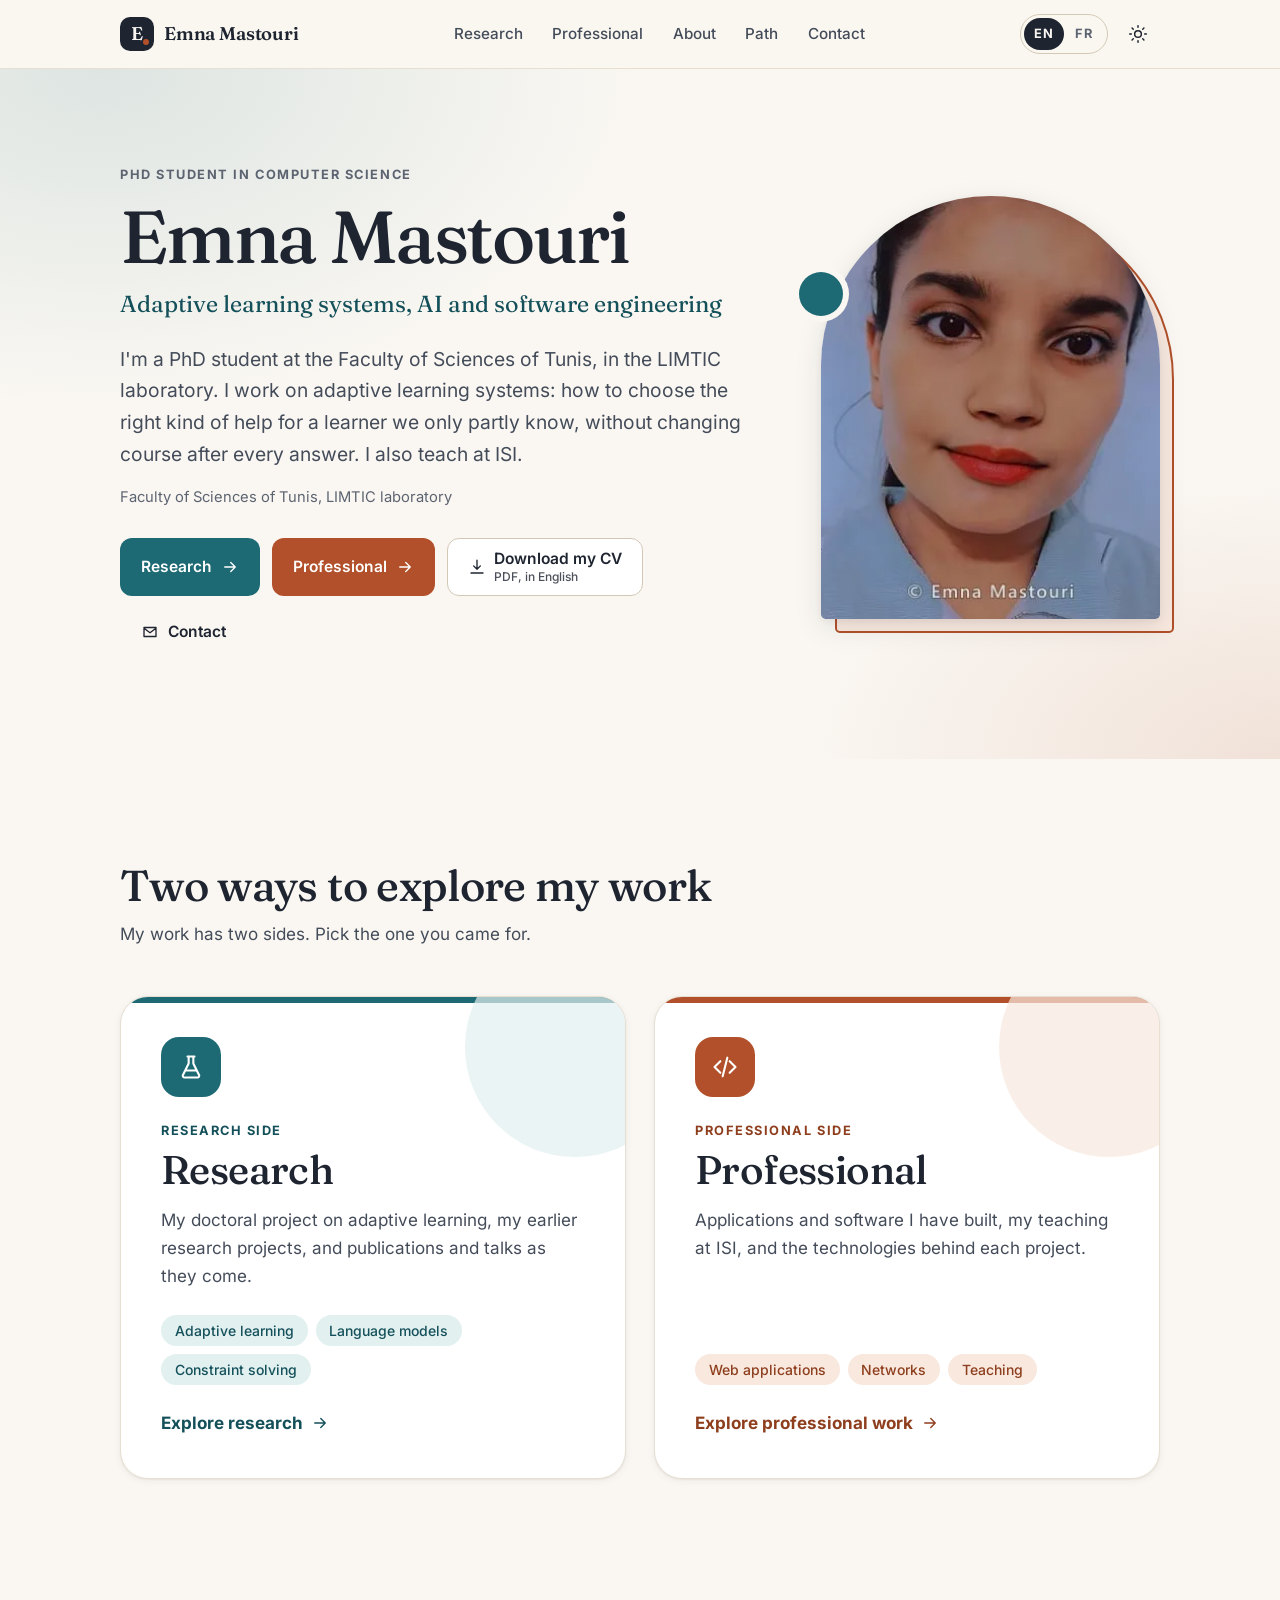
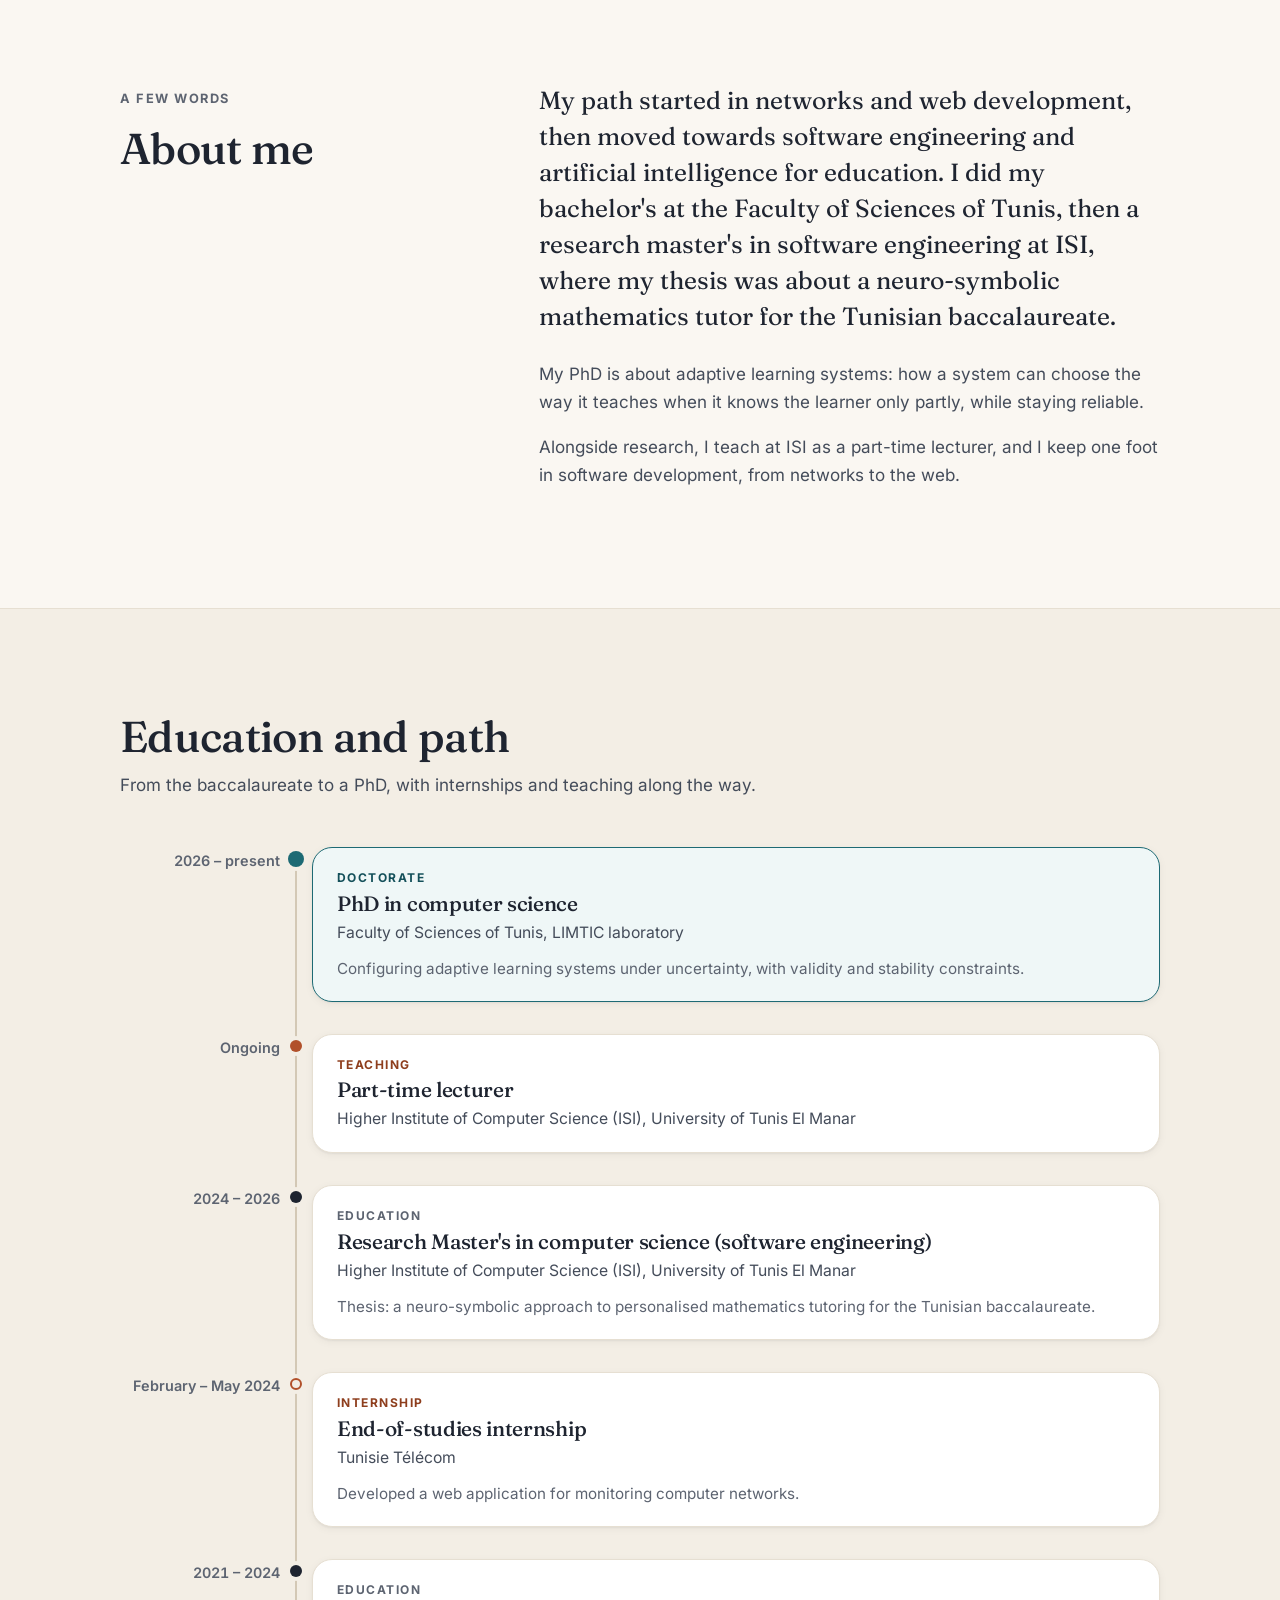
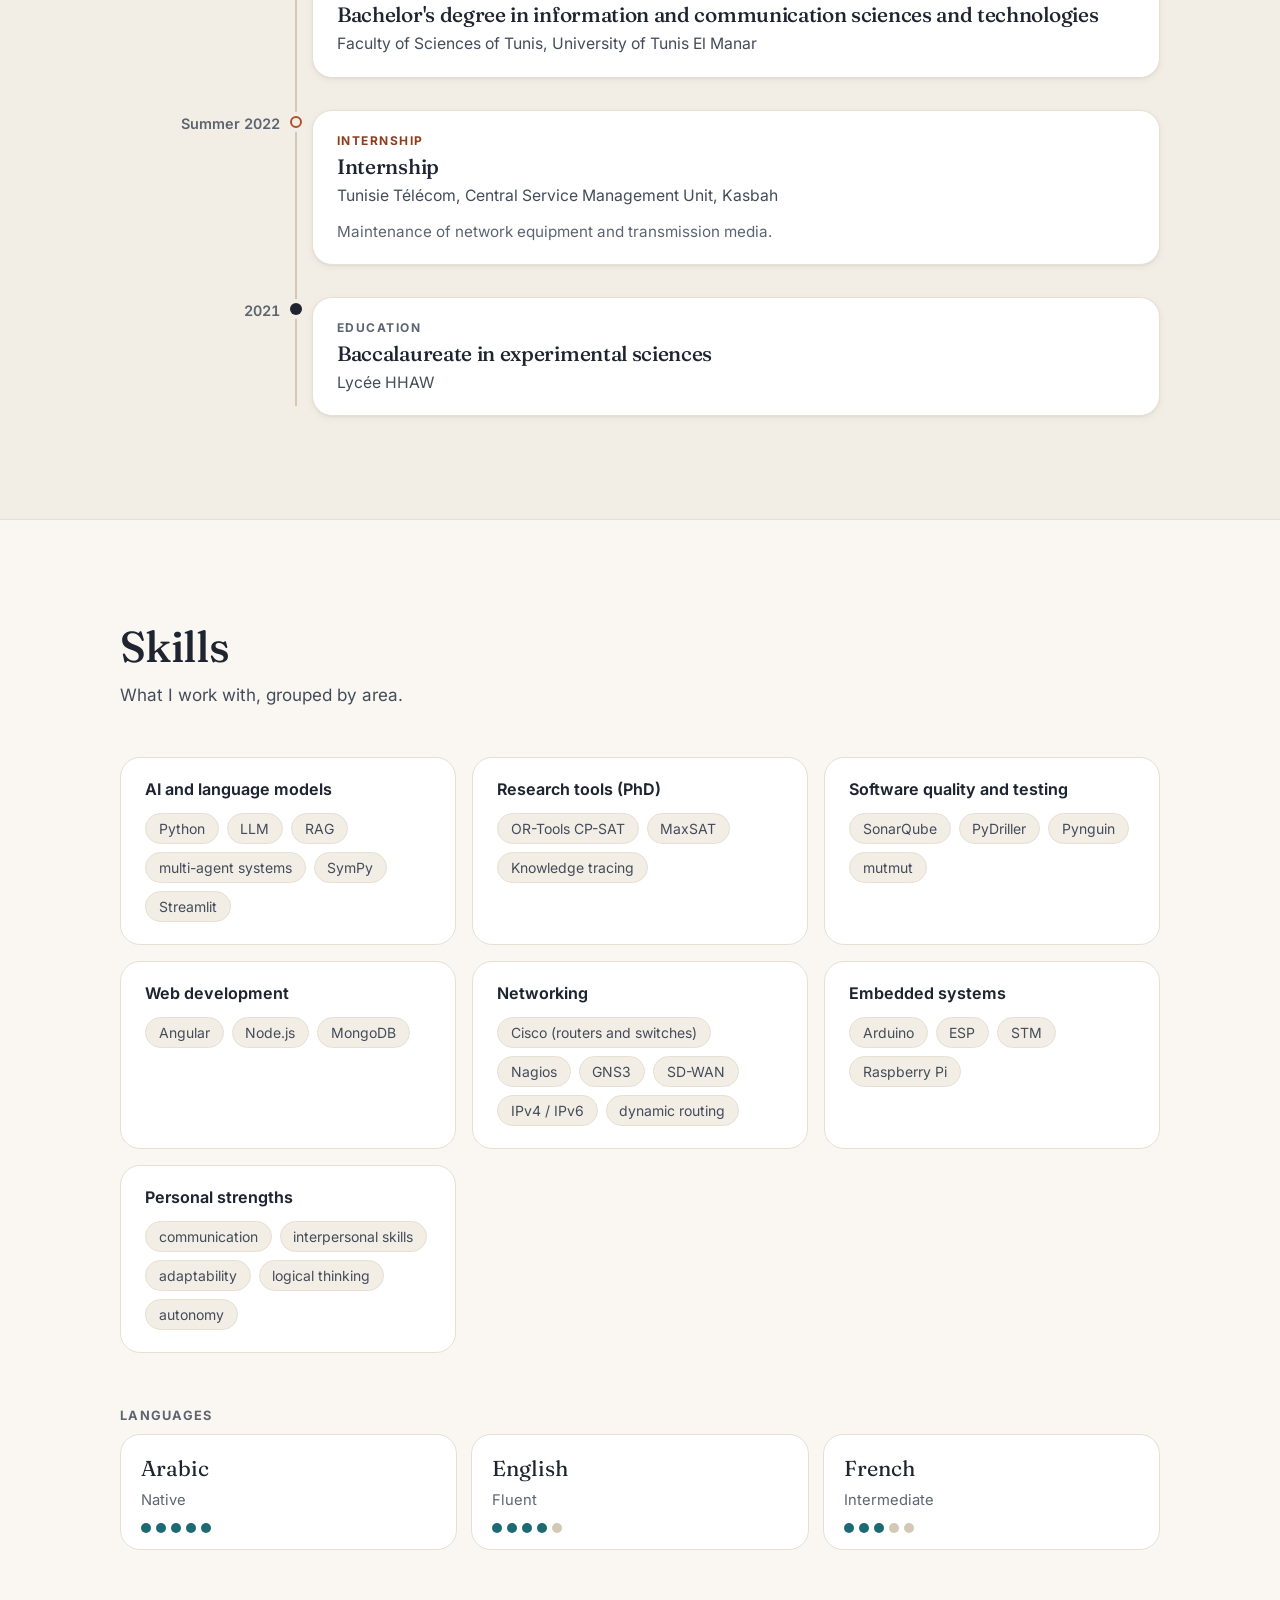
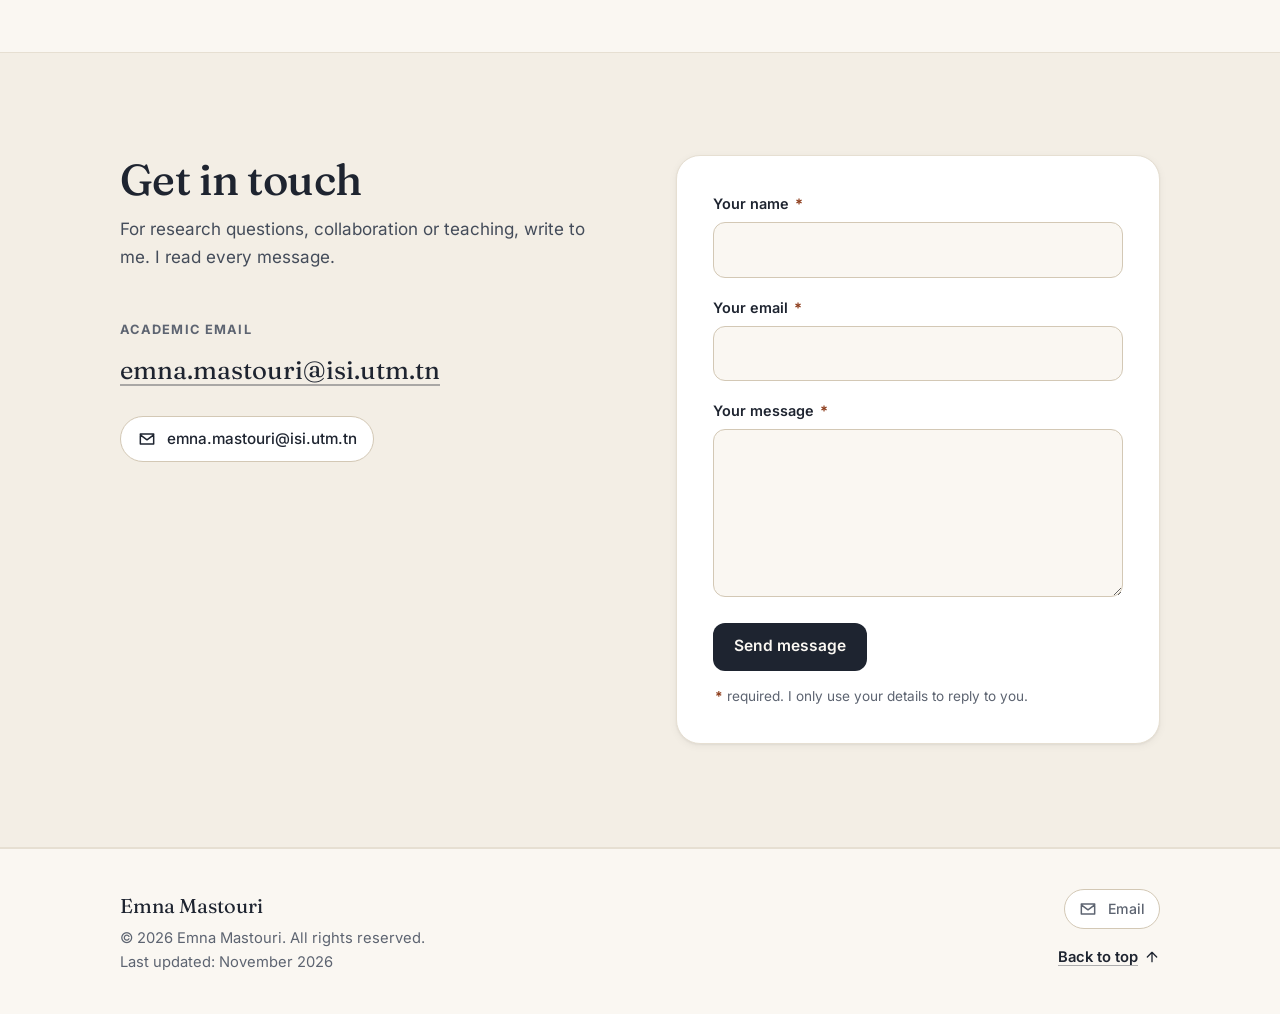
==== commit 9cee11af: "Publish site" ====
--- a/en/index.html
+++ b/en/index.html
@@ -7,6 +7,6 @@
           if (s === 'dark' || s === 'light') d.setAttribute('data-theme', s);
         } catch (e) {}
       })();
-    </script><script type="application/ld+json">{"@context":"https://schema.org","@type":"Person","name":"Emna Mastouri","jobTitle":"PhD student in computer science","url":"https://emnamastouri.github.io/en/","image":"https://emnamastouri.github.io/_astro/photo-web.Bn2J9BeH_Z28690I.jpg","email":"emnamastouri@isi.utm.tn","affiliation":[{"@type":"CollegeOrUniversity","name":"Faculty of Sciences of Tunis, University of Tunis El Manar"},{"@type":"Organization","name":"LIMTIC laboratory"},{"@type":"CollegeOrUniversity","name":"Higher Institute of Computer Science (ISI), University of Tunis El Manar"}],"alumniOf":[{"@type":"CollegeOrUniversity","name":"Higher Institute of Computer Science (ISI), University of Tunis El Manar"},{"@type":"CollegeOrUniversity","name":"Faculty of Sciences of Tunis, University of Tunis El Manar"}],"knowsAbout":["Adaptive learning systems","Knowledge tracing","Large language models","Constraint solving","Software engineering"]}</script><link rel="preload" as="image" href="/_astro/photo-web.Bn2J9BeH_ZlRhsf.webp" type="image/webp" fetchpriority="high"><style>@font-face{font-family:Fraunces Variable;font-style:normal;font-display:swap;font-weight:100 900;src:url(/_astro/fraunces-vietnamese-wght-normal.CnvboYUG.woff2) format("woff2-variations");unicode-range:U+0102-0103,U+0110-0111,U+0128-0129,U+0168-0169,U+01A0-01A1,U+01AF-01B0,U+0300-0301,U+0303-0304,U+0308-0309,U+0323,U+0329,U+1EA0-1EF9,U+20AB}@font-face{font-family:Fraunces Variable;font-style:normal;font-display:swap;font-weight:100 900;src:url(/_astro/fraunces-latin-ext-wght-normal.Ca2vKHc0.woff2) format("woff2-variations");unicode-range:U+0100-02BA,U+02BD-02C5,U+02C7-02CC,U+02CE-02D7,U+02DD-02FF,U+0304,U+0308,U+0329,U+1D00-1DBF,U+1E00-1E9F,U+1EF2-1EFF,U+2020,U+20A0-20AB,U+20AD-20C0,U+2113,U+2C60-2C7F,U+A720-A7FF}@font-face{font-family:Fraunces Variable;font-style:normal;font-display:swap;font-weight:100 900;src:url(/_astro/fraunces-latin-wght-normal.ukD16Tqj.woff2) format("woff2-variations");unicode-range:U+0000-00FF,U+0131,U+0152-0153,U+02BB-02BC,U+02C6,U+02DA,U+02DC,U+0304,U+0308,U+0329,U+2000-206F,U+20AC,U+2122,U+2191,U+2193,U+2212,U+2215,U+FEFF,U+FFFD}
+    </script><script type="application/ld+json">{"@context":"https://schema.org","@type":"Person","name":"Emna Mastouri","jobTitle":"PhD student in computer science","url":"https://emnamastouri.github.io/en/","image":"https://emnamastouri.github.io/_astro/photo-web.Bn2J9BeH_Z28690I.jpg","email":"emna.mastouri@isi.utm.tn","affiliation":[{"@type":"CollegeOrUniversity","name":"Faculty of Sciences of Tunis, University of Tunis El Manar"},{"@type":"Organization","name":"LIMTIC laboratory"},{"@type":"CollegeOrUniversity","name":"Higher Institute of Computer Science (ISI), University of Tunis El Manar"}],"alumniOf":[{"@type":"CollegeOrUniversity","name":"Higher Institute of Computer Science (ISI), University of Tunis El Manar"},{"@type":"CollegeOrUniversity","name":"Faculty of Sciences of Tunis, University of Tunis El Manar"}],"knowsAbout":["Adaptive learning systems","Knowledge tracing","Large language models","Constraint solving","Software engineering"]}</script><link rel="preload" as="image" href="/_astro/photo-web.Bn2J9BeH_ZlRhsf.webp" type="image/webp" fetchpriority="high"><style>@font-face{font-family:Fraunces Variable;font-style:normal;font-display:swap;font-weight:100 900;src:url(/_astro/fraunces-vietnamese-wght-normal.CnvboYUG.woff2) format("woff2-variations");unicode-range:U+0102-0103,U+0110-0111,U+0128-0129,U+0168-0169,U+01A0-01A1,U+01AF-01B0,U+0300-0301,U+0303-0304,U+0308-0309,U+0323,U+0329,U+1EA0-1EF9,U+20AB}@font-face{font-family:Fraunces Variable;font-style:normal;font-display:swap;font-weight:100 900;src:url(/_astro/fraunces-latin-ext-wght-normal.Ca2vKHc0.woff2) format("woff2-variations");unicode-range:U+0100-02BA,U+02BD-02C5,U+02C7-02CC,U+02CE-02D7,U+02DD-02FF,U+0304,U+0308,U+0329,U+1D00-1DBF,U+1E00-1E9F,U+1EF2-1EFF,U+2020,U+20A0-20AB,U+20AD-20C0,U+2113,U+2C60-2C7F,U+A720-A7FF}@font-face{font-family:Fraunces Variable;font-style:normal;font-display:swap;font-weight:100 900;src:url(/_astro/fraunces-latin-wght-normal.ukD16Tqj.woff2) format("woff2-variations");unicode-range:U+0000-00FF,U+0131,U+0152-0153,U+02BB-02BC,U+02C6,U+02DA,U+02DC,U+0304,U+0308,U+0329,U+2000-206F,U+20AC,U+2122,U+2191,U+2193,U+2212,U+2215,U+FEFF,U+FFFD}
 </style>
-<link rel="stylesheet" href="/_astro/_section_.ClIsd0Dl.css"></head> <body> <a class="skip-link" href="#main">Skip to content</a> <header class="site-header"> <div class="container header-inner"> <a class="brand" href="/en/" aria-label="Emna Mastouri, Home"> <span class="brand-mark" aria-hidden="true">E</span> <span class="brand-name">Emna Mastouri</span> </a> <nav id="site-nav" class="nav" aria-label="Main navigation"> <ul> <li> <a href="/en/research/" class="nav-link nav-link--research"> Research </a> </li><li> <a href="/en/professional/" class="nav-link nav-link--professional"> Professional </a> </li><li> <a href="/en/#about" class="nav-link nav-link--about"> About </a> </li><li> <a href="/en/#path" class="nav-link nav-link--path"> Path </a> </li><li> <a href="/en/#contact" class="nav-link nav-link--contact"> Contact </a> </li> </ul> </nav> <div class="header-tools"> <div class="lang-switch" role="group" aria-label="Language"> <span class="lang-opt is-current" lang="en" aria-current="true">EN</span> <a class="lang-opt" href="/fr/" hreflang="fr" lang="fr" data-set-lang="fr" aria-label="FR: Lire ce site en français" title="Lire ce site en français"> FR </a> </div> <button type="button" class="icon-btn theme-toggle" data-label-to-light="Switch to light mode" data-label-to-dark="Switch to dark mode" aria-label="Switch to dark mode"> <svg class="icon-sun" viewBox="0 0 24 24" width="20" height="20" fill="none" stroke="currentColor" stroke-width="1.8" stroke-linecap="round" aria-hidden="true"> <circle cx="12" cy="12" r="4"></circle> <path d="M12 2v2M12 20v2M4.9 4.9l1.4 1.4M17.7 17.7l1.4 1.4M2 12h2M20 12h2M4.9 19.1l1.4-1.4M17.7 6.3l1.4-1.4"></path> </svg> <svg class="icon-moon" viewBox="0 0 24 24" width="20" height="20" fill="none" stroke="currentColor" stroke-width="1.8" stroke-linecap="round" stroke-linejoin="round" aria-hidden="true"> <path d="M20 14.5A8.5 8.5 0 0 1 9.5 4a8.5 8.5 0 1 0 10.5 10.5z"></path> </svg> </button> <button type="button" class="icon-btn menu-btn" aria-expanded="false" aria-controls="site-nav" aria-label="Menu"> <svg viewBox="0 0 24 24" width="22" height="22" fill="none" stroke="currentColor" stroke-width="1.8" stroke-linecap="round" aria-hidden="true"> <path class="bars" d="M4 7h16M4 12h16M4 17h16"></path> <path class="cross" d="M6 6l12 12M18 6L6 18"></path> </svg> </button> </div> </div> </header> <script type="module">const c=document.documentElement,t=document.querySelector(".theme-toggle"),n=()=>c.getAttribute("data-theme")||(matchMedia("(prefers-color-scheme: dark)").matches?"dark":"light"),d=()=>{t&&t.setAttribute("aria-label",n()==="dark"?t.dataset.labelToLight:t.dataset.labelToDark)};d();t?.addEventListener("click",()=>{const e=n()==="dark"?"light":"dark";c.setAttribute("data-theme",e);try{localStorage.setItem("theme",e)}catch{}d()});document.querySelectorAll("[data-set-lang]").forEach(e=>{e.addEventListener("click",()=>{try{localStorage.setItem("lang",e.dataset.setLang)}catch{}})});const a=document.querySelector(".menu-btn"),s=document.querySelector(".site-header"),r=e=>{s?.classList.toggle("menu-open",e),a?.setAttribute("aria-expanded",String(e))};a?.addEventListener("click",()=>r(a.getAttribute("aria-expanded")!=="true"));document.querySelectorAll("#site-nav a").forEach(e=>e.addEventListener("click",()=>r(!1)));document.addEventListener("keydown",e=>{e.key==="Escape"&&a?.getAttribute("aria-expanded")==="true"&&(r(!1),a.focus())});</script> <main id="main" tabindex="-1">   <section class="hero" aria-labelledby="hero-title"> <div class="container hero-grid"> <div class="hero-photo"> <div class="photo-frame" role="img" aria-label="Portrait of Emna Mastouri"> <div class="photo-img" style="background-image:url(/_astro/photo-web.Bn2J9BeH_1yWdmH.jpg);background-image:image-set(url(/_astro/photo-web.Bn2J9BeH_ZlRhsf.webp) type('image/webp'), url(/_astro/photo-web.Bn2J9BeH_1yWdmH.jpg) type('image/jpeg'))"></div> </div> </div> <div class="hero-text"> <p class="eyebrow">PhD student in computer science</p> <h1 id="hero-title">Emna Mastouri</h1> <p class="hero-subtitle">Adaptive learning systems, AI and software engineering</p> <p class="hero-intro">I&#39;m a PhD student at the Faculty of Sciences of Tunis, in the LIMTIC laboratory. I work on adaptive learning systems: how to choose the right kind of help for a learner we only partly know, without changing course after every answer. I also teach at ISI.</p> <p class="hero-affil">Faculty of Sciences of Tunis, LIMTIC laboratory</p> <div class="hero-actions"> <a class="btn btn--research" href="/en/research/"> Research <svg viewBox="0 0 24 24" width="18" height="18" fill="none" stroke="currentColor" stroke-width="1.8" stroke-linecap="round" stroke-linejoin="round" aria-hidden="true" focusable="false"><path d="M5 12h14m0 0l-6-6m6 6l-6 6"></path></svg> </a> <a class="btn btn--pro" href="/en/professional/"> Professional <svg viewBox="0 0 24 24" width="18" height="18" fill="none" stroke="currentColor" stroke-width="1.8" stroke-linecap="round" stroke-linejoin="round" aria-hidden="true" focusable="false"><path d="M5 12h14m0 0l-6-6m6 6l-6 6"></path></svg> </a> <a class="btn btn--outline" href="/cv/Emna_Mastouri_CV_en.pdf" download> <svg viewBox="0 0 24 24" width="18" height="18" fill="none" stroke="currentColor" stroke-width="1.8" stroke-linecap="round" stroke-linejoin="round" aria-hidden="true" focusable="false"><path d="M12 3v12m0 0l-4.5-4.5M12 15l4.5-4.5M4 20h16"></path></svg> <span>Download my CV <small>PDF, in English</small></span> </a> <a class="btn btn--ghost" href="#contact"> <svg viewBox="0 0 24 24" width="18" height="18" fill="none" stroke="currentColor" stroke-width="1.8" stroke-linecap="round" stroke-linejoin="round" aria-hidden="true" focusable="false"><path d="M4 6h16v12H4zM4 7l8 6 8-6"></path></svg> Contact </a> </div> </div> </div> </section> <script type="module">const r=document.querySelector(".photo-frame");["contextmenu","dragstart","selectstart","copy"].forEach(e=>r?.addEventListener(e,t=>t.preventDefault()));</script> <section class="section sides" id="sides" aria-labelledby="sides-title"> <div class="container"> <header class="section-head"> <h2 id="sides-title">Two ways to explore my work</h2> <p>My work has two sides. Pick the one you came for.</p> </header> <div class="side-grid"> <article class="side-card side-card--research"> <div class="side-icon" aria-hidden="true"> <svg viewBox="0 0 24 24" width="28" height="28" fill="none" stroke="currentColor" stroke-width="1.8" stroke-linecap="round" stroke-linejoin="round" aria-hidden="true" focusable="false"><path d="M9 3h6M10 3v6L5 19a1.5 1.5 0 0 0 1.4 2h11.2A1.5 1.5 0 0 0 19 19l-5-10V3M7.5 15h9"></path></svg> </div> <p class="side-label">Research side</p> <h3> <a class="stretched" href="/en/research/"> Research </a> </h3> <p class="side-text">My doctoral project on adaptive learning, my earlier research projects, and publications and talks as they come.</p> <ul class="chips"> <li>Adaptive learning</li><li>Language models</li><li>Constraint solving</li> </ul> <span class="side-cta"> Explore research <svg viewBox="0 0 24 24" width="18" height="18" fill="none" stroke="currentColor" stroke-width="1.8" stroke-linecap="round" stroke-linejoin="round" aria-hidden="true" focusable="false"><path d="M5 12h14m0 0l-6-6m6 6l-6 6"></path></svg> </span> </article><article class="side-card side-card--professional"> <div class="side-icon" aria-hidden="true"> <svg viewBox="0 0 24 24" width="28" height="28" fill="none" stroke="currentColor" stroke-width="1.8" stroke-linecap="round" stroke-linejoin="round" aria-hidden="true" focusable="false"><path d="M8 7l-5 5 5 5M16 7l5 5-5 5M14 4l-4 16"></path></svg> </div> <p class="side-label">Professional side</p> <h3> <a class="stretched" href="/en/professional/"> Professional </a> </h3> <p class="side-text">Applications and software I have built, my teaching at ISI, and the technologies behind each project.</p> <ul class="chips"> <li>Web applications</li><li>Networks</li><li>Teaching</li> </ul> <span class="side-cta"> Explore professional work <svg viewBox="0 0 24 24" width="18" height="18" fill="none" stroke="currentColor" stroke-width="1.8" stroke-linecap="round" stroke-linejoin="round" aria-hidden="true" focusable="false"><path d="M5 12h14m0 0l-6-6m6 6l-6 6"></path></svg> </span> </article> </div> </div> </section> <section class="section" id="about" aria-labelledby="about-title"> <div class="container narrow-grid"> <header class="section-head section-head--side"> <p class="eyebrow">A few words</p> <h2 id="about-title">About me</h2> </header> <div class="prose"> <p class="lead">My path started in networks and web development, then moved towards software engineering and artificial intelligence for education. I did my bachelor&#39;s at the Faculty of Sciences of Tunis, then a research master&#39;s in software engineering at ISI, where my thesis was about a neuro-symbolic mathematics tutor for the Tunisian baccalaureate.</p><p>My PhD is about adaptive learning systems: how a system can choose the way it teaches when it knows the learner only partly, while staying reliable.</p><p>Alongside research, I teach at ISI as a part-time lecturer, and I keep one foot in software development, from networks to the web.</p> </div> </div> </section> <section class="section section--tint" id="path" aria-labelledby="path-title"> <div class="container"> <header class="section-head"> <h2 id="path-title">Education and path</h2> <p>From the baccalaureate to a PhD, with internships and teaching along the way.</p> </header> <ol class="timeline"> <li class="tl-item tl-item--phd"> <p class="tl-when">2026 – present</p> <div class="tl-card"> <p class="tl-kind">Doctorate</p> <h3>PhD in computer science</h3> <p class="tl-place">Faculty of Sciences of Tunis, LIMTIC laboratory</p> <p class="tl-text">Configuring adaptive learning systems under uncertainty, with validity and stability constraints.</p> </div> </li><li class="tl-item tl-item--teaching"> <p class="tl-when">Ongoing</p> <div class="tl-card"> <p class="tl-kind">Teaching</p> <h3>Part-time lecturer</h3> <p class="tl-place">Higher Institute of Computer Science (ISI), University of Tunis El Manar</p>  </div> </li><li class="tl-item tl-item--education"> <p class="tl-when">2024 – 2026</p> <div class="tl-card"> <p class="tl-kind">Education</p> <h3>Research Master&#39;s in computer science (software engineering)</h3> <p class="tl-place">Higher Institute of Computer Science (ISI), University of Tunis El Manar</p> <p class="tl-text">Thesis: a neuro-symbolic approach to personalised mathematics tutoring for the Tunisian baccalaureate.</p> </div> </li><li class="tl-item tl-item--work"> <p class="tl-when">February – May 2024</p> <div class="tl-card"> <p class="tl-kind">Internship</p> <h3>End-of-studies internship</h3> <p class="tl-place">Tunisie Télécom</p> <p class="tl-text">Developed a web application for monitoring computer networks.</p> </div> </li><li class="tl-item tl-item--education"> <p class="tl-when">2021 – 2024</p> <div class="tl-card"> <p class="tl-kind">Education</p> <h3>Bachelor&#39;s degree in information and communication sciences and technologies</h3> <p class="tl-place">Faculty of Sciences of Tunis, University of Tunis El Manar</p>  </div> </li><li class="tl-item tl-item--work"> <p class="tl-when">Summer 2022</p> <div class="tl-card"> <p class="tl-kind">Internship</p> <h3>Internship</h3> <p class="tl-place">Tunisie Télécom, Central Service Management Unit, Kasbah</p> <p class="tl-text">Maintenance of network equipment and transmission media.</p> </div> </li><li class="tl-item tl-item--education"> <p class="tl-when">2021</p> <div class="tl-card"> <p class="tl-kind">Education</p> <h3>Baccalaureate in experimental sciences</h3> <p class="tl-place">Lycée HHAW</p>  </div> </li> </ol> </div> </section> <section class="section" id="skills" aria-labelledby="skills-title"> <div class="container"> <header class="section-head"> <h2 id="skills-title">Skills</h2> <p>What I work with, grouped by area.</p> </header> <div class="skill-grid"> <article class="skill-card"> <h3>AI and language models</h3> <ul class="chips"> <li>Python</li><li>LLM</li><li>RAG</li><li>multi-agent systems</li><li>SymPy</li><li>Streamlit</li> </ul> </article><article class="skill-card"> <h3>Research tools (PhD)</h3> <ul class="chips"> <li>OR-Tools CP-SAT</li><li>MaxSAT</li><li>Knowledge tracing</li> </ul> </article><article class="skill-card"> <h3>Software quality and testing</h3> <ul class="chips"> <li>SonarQube</li><li>PyDriller</li><li>Pynguin</li><li>mutmut</li> </ul> </article><article class="skill-card"> <h3>Web development</h3> <ul class="chips"> <li>Angular</li><li>Node.js</li><li>MongoDB</li> </ul> </article><article class="skill-card"> <h3>Networking</h3> <ul class="chips"> <li>Cisco (routers and switches)</li><li>Nagios</li><li>GNS3</li><li>SD-WAN</li><li>IPv4 / IPv6</li><li>dynamic routing</li> </ul> </article><article class="skill-card"> <h3>Embedded systems</h3> <ul class="chips"> <li>Arduino</li><li>ESP</li><li>STM</li><li>Raspberry Pi</li> </ul> </article><article class="skill-card"> <h3>Personal strengths</h3> <ul class="chips"> <li>communication</li><li>interpersonal skills</li><li>adaptability</li><li>logical thinking</li><li>autonomy</li> </ul> </article> </div> <div class="lang-block" aria-labelledby="languages-title"> <h3 id="languages-title" class="mini-title">Languages</h3> <ul class="language-list"> <li class="language"> <span class="language-name">Arabic</span> <span class="language-level">Native</span> <span class="dots" aria-hidden="true"> <i class="on"></i><i class="on"></i><i class="on"></i><i class="on"></i><i class="on"></i> </span> </li><li class="language"> <span class="language-name">English</span> <span class="language-level">Fluent</span> <span class="dots" aria-hidden="true"> <i class="on"></i><i class="on"></i><i class="on"></i><i class="on"></i><i class></i> </span> </li><li class="language"> <span class="language-name">French</span> <span class="language-level">Intermediate</span> <span class="dots" aria-hidden="true"> <i class="on"></i><i class="on"></i><i class="on"></i><i class></i><i class></i> </span> </li> </ul> </div> </div> </section> <section class="section section--tint" id="contact" aria-labelledby="contact-title"> <div class="container contact-grid"> <div> <header class="section-head"> <h2 id="contact-title">Get in touch</h2> <p>For research questions, collaboration or teaching, write to me. I read every message.</p> </header> <p class="contact-mail"> <span class="mini-title">Academic email</span> <a href="mailto:emnamastouri@isi.utm.tn">emnamastouri@isi.utm.tn</a> </p> <ul class="social"> <li> <a class="social-link" href="mailto:emnamastouri@isi.utm.tn"> <svg viewBox="0 0 24 24" width="20" height="20" fill="none" stroke="currentColor" stroke-width="1.8" stroke-linecap="round" stroke-linejoin="round" aria-hidden="true" focusable="false"><path d="M4 6h16v12H4zM4 7l8 6 8-6"></path></svg> <span class="social-text">emnamastouri@isi.utm.tn</span> </a> </li>  </ul> </div> <form class="contact-form" id="contact-form" method="post" data-form data-subject="Portfolio contact from" data-email="emnamastouri@isi.utm.tn" data-ready="no" data-sent="Thank you, your message has been sent. I will reply as soon as I can." data-error="Sorry, the message could not be sent. Please write to me directly at the address above." data-sending="Sending…" data-send="Send message" data-mailto="Your email app will open with the message ready to send.">  <input type="checkbox" name="botcheck" class="hp" tabindex="-1" autocomplete="off" aria-hidden="true"> <div class="field"> <label for="c-name">Your name <span class="req" aria-hidden="true">*</span></label> <input id="c-name" name="name" type="text" required autocomplete="name"> </div> <div class="field"> <label for="c-email">Your email <span class="req" aria-hidden="true">*</span></label> <input id="c-email" name="email" type="email" required autocomplete="email"> </div> <div class="field"> <label for="c-message">Your message <span class="req" aria-hidden="true">*</span></label> <textarea id="c-message" name="message" rows="5" required></textarea> </div> <button type="submit" class="btn btn--primary">Send message</button> <p class="form-note"><span class="req" aria-hidden="true">*</span> required. I only use your details to reply to you.</p> <p class="form-status" role="status" aria-live="polite"></p> </form> </div> </section> <script type="module" src="/_astro/Contact.astro_astro_type_script_index_0_lang.DWQLCaNE.js"></script>  </main> <footer class="site-footer"> <div class="container footer-inner"> <div> <p class="footer-name">Emna Mastouri</p> <p class="footer-meta">© 2026 Emna Mastouri. All rights reserved.</p> <p class="footer-meta">Last updated: November 2026</p> </div> <div class="footer-side"> <ul class="social social--compact"> <li> <a class="social-link" href="mailto:emnamastouri@isi.utm.tn"> <svg viewBox="0 0 24 24" width="20" height="20" fill="none" stroke="currentColor" stroke-width="1.8" stroke-linecap="round" stroke-linejoin="round" aria-hidden="true" focusable="false"><path d="M4 6h16v12H4zM4 7l8 6 8-6"></path></svg> <span class="social-text">Email</span> </a> </li>  </ul> <a class="to-top" href="#main"> Back to top <svg viewBox="0 0 24 24" width="16" height="16" fill="none" stroke="currentColor" stroke-width="2" stroke-linecap="round" stroke-linejoin="round" aria-hidden="true"><path d="M12 19V5M5 12l7-7 7 7"></path></svg> </a> </div> </div> </footer> </body></html>+<link rel="stylesheet" href="/_astro/_section_.ClIsd0Dl.css"></head> <body> <a class="skip-link" href="#main">Skip to content</a> <header class="site-header"> <div class="container header-inner"> <a class="brand" href="/en/" aria-label="Emna Mastouri, Home"> <span class="brand-mark" aria-hidden="true">E</span> <span class="brand-name">Emna Mastouri</span> </a> <nav id="site-nav" class="nav" aria-label="Main navigation"> <ul> <li> <a href="/en/research/" class="nav-link nav-link--research"> Research </a> </li><li> <a href="/en/professional/" class="nav-link nav-link--professional"> Professional </a> </li><li> <a href="/en/#about" class="nav-link nav-link--about"> About </a> </li><li> <a href="/en/#path" class="nav-link nav-link--path"> Path </a> </li><li> <a href="/en/#contact" class="nav-link nav-link--contact"> Contact </a> </li> </ul> </nav> <div class="header-tools"> <div class="lang-switch" role="group" aria-label="Language"> <span class="lang-opt is-current" lang="en" aria-current="true">EN</span> <a class="lang-opt" href="/fr/" hreflang="fr" lang="fr" data-set-lang="fr" aria-label="FR: Lire ce site en français" title="Lire ce site en français"> FR </a> </div> <button type="button" class="icon-btn theme-toggle" data-label-to-light="Switch to light mode" data-label-to-dark="Switch to dark mode" aria-label="Switch to dark mode"> <svg class="icon-sun" viewBox="0 0 24 24" width="20" height="20" fill="none" stroke="currentColor" stroke-width="1.8" stroke-linecap="round" aria-hidden="true"> <circle cx="12" cy="12" r="4"></circle> <path d="M12 2v2M12 20v2M4.9 4.9l1.4 1.4M17.7 17.7l1.4 1.4M2 12h2M20 12h2M4.9 19.1l1.4-1.4M17.7 6.3l1.4-1.4"></path> </svg> <svg class="icon-moon" viewBox="0 0 24 24" width="20" height="20" fill="none" stroke="currentColor" stroke-width="1.8" stroke-linecap="round" stroke-linejoin="round" aria-hidden="true"> <path d="M20 14.5A8.5 8.5 0 0 1 9.5 4a8.5 8.5 0 1 0 10.5 10.5z"></path> </svg> </button> <button type="button" class="icon-btn menu-btn" aria-expanded="false" aria-controls="site-nav" aria-label="Menu"> <svg viewBox="0 0 24 24" width="22" height="22" fill="none" stroke="currentColor" stroke-width="1.8" stroke-linecap="round" aria-hidden="true"> <path class="bars" d="M4 7h16M4 12h16M4 17h16"></path> <path class="cross" d="M6 6l12 12M18 6L6 18"></path> </svg> </button> </div> </div> </header> <script type="module">const c=document.documentElement,t=document.querySelector(".theme-toggle"),n=()=>c.getAttribute("data-theme")||(matchMedia("(prefers-color-scheme: dark)").matches?"dark":"light"),d=()=>{t&&t.setAttribute("aria-label",n()==="dark"?t.dataset.labelToLight:t.dataset.labelToDark)};d();t?.addEventListener("click",()=>{const e=n()==="dark"?"light":"dark";c.setAttribute("data-theme",e);try{localStorage.setItem("theme",e)}catch{}d()});document.querySelectorAll("[data-set-lang]").forEach(e=>{e.addEventListener("click",()=>{try{localStorage.setItem("lang",e.dataset.setLang)}catch{}})});const a=document.querySelector(".menu-btn"),s=document.querySelector(".site-header"),r=e=>{s?.classList.toggle("menu-open",e),a?.setAttribute("aria-expanded",String(e))};a?.addEventListener("click",()=>r(a.getAttribute("aria-expanded")!=="true"));document.querySelectorAll("#site-nav a").forEach(e=>e.addEventListener("click",()=>r(!1)));document.addEventListener("keydown",e=>{e.key==="Escape"&&a?.getAttribute("aria-expanded")==="true"&&(r(!1),a.focus())});</script> <main id="main" tabindex="-1">   <section class="hero" aria-labelledby="hero-title"> <div class="container hero-grid"> <div class="hero-photo"> <div class="photo-frame" role="img" aria-label="Portrait of Emna Mastouri"> <div class="photo-img" style="background-image:url(/_astro/photo-web.Bn2J9BeH_1yWdmH.jpg);background-image:image-set(url(/_astro/photo-web.Bn2J9BeH_ZlRhsf.webp) type('image/webp'), url(/_astro/photo-web.Bn2J9BeH_1yWdmH.jpg) type('image/jpeg'))"></div> </div> </div> <div class="hero-text"> <p class="eyebrow">PhD student in computer science</p> <h1 id="hero-title">Emna Mastouri</h1> <p class="hero-subtitle">Adaptive learning systems, AI and software engineering</p> <p class="hero-intro">I&#39;m a PhD student at the Faculty of Sciences of Tunis, in the LIMTIC laboratory. I work on adaptive learning systems: how to choose the right kind of help for a learner we only partly know, without changing course after every answer. I also teach at ISI.</p> <p class="hero-affil">Faculty of Sciences of Tunis, LIMTIC laboratory</p> <div class="hero-actions"> <a class="btn btn--research" href="/en/research/"> Research <svg viewBox="0 0 24 24" width="18" height="18" fill="none" stroke="currentColor" stroke-width="1.8" stroke-linecap="round" stroke-linejoin="round" aria-hidden="true" focusable="false"><path d="M5 12h14m0 0l-6-6m6 6l-6 6"></path></svg> </a> <a class="btn btn--pro" href="/en/professional/"> Professional <svg viewBox="0 0 24 24" width="18" height="18" fill="none" stroke="currentColor" stroke-width="1.8" stroke-linecap="round" stroke-linejoin="round" aria-hidden="true" focusable="false"><path d="M5 12h14m0 0l-6-6m6 6l-6 6"></path></svg> </a> <a class="btn btn--outline" href="/cv/Emna_Mastouri_CV_en.pdf" download> <svg viewBox="0 0 24 24" width="18" height="18" fill="none" stroke="currentColor" stroke-width="1.8" stroke-linecap="round" stroke-linejoin="round" aria-hidden="true" focusable="false"><path d="M12 3v12m0 0l-4.5-4.5M12 15l4.5-4.5M4 20h16"></path></svg> <span>Download my CV <small>PDF, in English</small></span> </a> <a class="btn btn--ghost" href="#contact"> <svg viewBox="0 0 24 24" width="18" height="18" fill="none" stroke="currentColor" stroke-width="1.8" stroke-linecap="round" stroke-linejoin="round" aria-hidden="true" focusable="false"><path d="M4 6h16v12H4zM4 7l8 6 8-6"></path></svg> Contact </a> </div> </div> </div> </section> <script type="module">const r=document.querySelector(".photo-frame");["contextmenu","dragstart","selectstart","copy"].forEach(e=>r?.addEventListener(e,t=>t.preventDefault()));</script> <section class="section sides" id="sides" aria-labelledby="sides-title"> <div class="container"> <header class="section-head"> <h2 id="sides-title">Two ways to explore my work</h2> <p>My work has two sides. Pick the one you came for.</p> </header> <div class="side-grid"> <article class="side-card side-card--research"> <div class="side-icon" aria-hidden="true"> <svg viewBox="0 0 24 24" width="28" height="28" fill="none" stroke="currentColor" stroke-width="1.8" stroke-linecap="round" stroke-linejoin="round" aria-hidden="true" focusable="false"><path d="M9 3h6M10 3v6L5 19a1.5 1.5 0 0 0 1.4 2h11.2A1.5 1.5 0 0 0 19 19l-5-10V3M7.5 15h9"></path></svg> </div> <p class="side-label">Research side</p> <h3> <a class="stretched" href="/en/research/"> Research </a> </h3> <p class="side-text">My doctoral project on adaptive learning, my earlier research projects, and publications and talks as they come.</p> <ul class="chips"> <li>Adaptive learning</li><li>Language models</li><li>Constraint solving</li> </ul> <span class="side-cta"> Explore research <svg viewBox="0 0 24 24" width="18" height="18" fill="none" stroke="currentColor" stroke-width="1.8" stroke-linecap="round" stroke-linejoin="round" aria-hidden="true" focusable="false"><path d="M5 12h14m0 0l-6-6m6 6l-6 6"></path></svg> </span> </article><article class="side-card side-card--professional"> <div class="side-icon" aria-hidden="true"> <svg viewBox="0 0 24 24" width="28" height="28" fill="none" stroke="currentColor" stroke-width="1.8" stroke-linecap="round" stroke-linejoin="round" aria-hidden="true" focusable="false"><path d="M8 7l-5 5 5 5M16 7l5 5-5 5M14 4l-4 16"></path></svg> </div> <p class="side-label">Professional side</p> <h3> <a class="stretched" href="/en/professional/"> Professional </a> </h3> <p class="side-text">Applications and software I have built, my teaching at ISI, and the technologies behind each project.</p> <ul class="chips"> <li>Web applications</li><li>Networks</li><li>Teaching</li> </ul> <span class="side-cta"> Explore professional work <svg viewBox="0 0 24 24" width="18" height="18" fill="none" stroke="currentColor" stroke-width="1.8" stroke-linecap="round" stroke-linejoin="round" aria-hidden="true" focusable="false"><path d="M5 12h14m0 0l-6-6m6 6l-6 6"></path></svg> </span> </article> </div> </div> </section> <section class="section" id="about" aria-labelledby="about-title"> <div class="container narrow-grid"> <header class="section-head section-head--side"> <p class="eyebrow">A few words</p> <h2 id="about-title">About me</h2> </header> <div class="prose"> <p class="lead">My path started in networks and web development, then moved towards software engineering and artificial intelligence for education. I did my bachelor&#39;s at the Faculty of Sciences of Tunis, then a research master&#39;s in software engineering at ISI, where my thesis was about a neuro-symbolic mathematics tutor for the Tunisian baccalaureate.</p><p>My PhD is about adaptive learning systems: how a system can choose the way it teaches when it knows the learner only partly, while staying reliable.</p><p>Alongside research, I teach at ISI as a part-time lecturer, and I keep one foot in software development, from networks to the web.</p> </div> </div> </section> <section class="section section--tint" id="path" aria-labelledby="path-title"> <div class="container"> <header class="section-head"> <h2 id="path-title">Education and path</h2> <p>From the baccalaureate to a PhD, with internships and teaching along the way.</p> </header> <ol class="timeline"> <li class="tl-item tl-item--phd"> <p class="tl-when">2026 – present</p> <div class="tl-card"> <p class="tl-kind">Doctorate</p> <h3>PhD in computer science</h3> <p class="tl-place">Faculty of Sciences of Tunis, LIMTIC laboratory</p> <p class="tl-text">Configuring adaptive learning systems under uncertainty, with validity and stability constraints.</p> </div> </li><li class="tl-item tl-item--teaching"> <p class="tl-when">Ongoing</p> <div class="tl-card"> <p class="tl-kind">Teaching</p> <h3>Part-time lecturer</h3> <p class="tl-place">Higher Institute of Computer Science (ISI), University of Tunis El Manar</p>  </div> </li><li class="tl-item tl-item--education"> <p class="tl-when">2024 – 2026</p> <div class="tl-card"> <p class="tl-kind">Education</p> <h3>Research Master&#39;s in computer science (software engineering)</h3> <p class="tl-place">Higher Institute of Computer Science (ISI), University of Tunis El Manar</p> <p class="tl-text">Thesis: a neuro-symbolic approach to personalised mathematics tutoring for the Tunisian baccalaureate.</p> </div> </li><li class="tl-item tl-item--work"> <p class="tl-when">February – May 2024</p> <div class="tl-card"> <p class="tl-kind">Internship</p> <h3>End-of-studies internship</h3> <p class="tl-place">Tunisie Télécom</p> <p class="tl-text">Developed a web application for monitoring computer networks.</p> </div> </li><li class="tl-item tl-item--education"> <p class="tl-when">2021 – 2024</p> <div class="tl-card"> <p class="tl-kind">Education</p> <h3>Bachelor&#39;s degree in information and communication sciences and technologies</h3> <p class="tl-place">Faculty of Sciences of Tunis, University of Tunis El Manar</p>  </div> </li><li class="tl-item tl-item--work"> <p class="tl-when">Summer 2022</p> <div class="tl-card"> <p class="tl-kind">Internship</p> <h3>Internship</h3> <p class="tl-place">Tunisie Télécom, Central Service Management Unit, Kasbah</p> <p class="tl-text">Maintenance of network equipment and transmission media.</p> </div> </li><li class="tl-item tl-item--education"> <p class="tl-when">2021</p> <div class="tl-card"> <p class="tl-kind">Education</p> <h3>Baccalaureate in experimental sciences</h3> <p class="tl-place">Lycée HHAW</p>  </div> </li> </ol> </div> </section> <section class="section" id="skills" aria-labelledby="skills-title"> <div class="container"> <header class="section-head"> <h2 id="skills-title">Skills</h2> <p>What I work with, grouped by area.</p> </header> <div class="skill-grid"> <article class="skill-card"> <h3>AI and language models</h3> <ul class="chips"> <li>Python</li><li>LLM</li><li>RAG</li><li>multi-agent systems</li><li>SymPy</li><li>Streamlit</li> </ul> </article><article class="skill-card"> <h3>Research tools (PhD)</h3> <ul class="chips"> <li>OR-Tools CP-SAT</li><li>MaxSAT</li><li>Knowledge tracing</li> </ul> </article><article class="skill-card"> <h3>Software quality and testing</h3> <ul class="chips"> <li>SonarQube</li><li>PyDriller</li><li>Pynguin</li><li>mutmut</li> </ul> </article><article class="skill-card"> <h3>Web development</h3> <ul class="chips"> <li>Angular</li><li>Node.js</li><li>MongoDB</li> </ul> </article><article class="skill-card"> <h3>Networking</h3> <ul class="chips"> <li>Cisco (routers and switches)</li><li>Nagios</li><li>GNS3</li><li>SD-WAN</li><li>IPv4 / IPv6</li><li>dynamic routing</li> </ul> </article><article class="skill-card"> <h3>Embedded systems</h3> <ul class="chips"> <li>Arduino</li><li>ESP</li><li>STM</li><li>Raspberry Pi</li> </ul> </article><article class="skill-card"> <h3>Personal strengths</h3> <ul class="chips"> <li>communication</li><li>interpersonal skills</li><li>adaptability</li><li>logical thinking</li><li>autonomy</li> </ul> </article> </div> <div class="lang-block" aria-labelledby="languages-title"> <h3 id="languages-title" class="mini-title">Languages</h3> <ul class="language-list"> <li class="language"> <span class="language-name">Arabic</span> <span class="language-level">Native</span> <span class="dots" aria-hidden="true"> <i class="on"></i><i class="on"></i><i class="on"></i><i class="on"></i><i class="on"></i> </span> </li><li class="language"> <span class="language-name">English</span> <span class="language-level">Fluent</span> <span class="dots" aria-hidden="true"> <i class="on"></i><i class="on"></i><i class="on"></i><i class="on"></i><i class></i> </span> </li><li class="language"> <span class="language-name">French</span> <span class="language-level">Intermediate</span> <span class="dots" aria-hidden="true"> <i class="on"></i><i class="on"></i><i class="on"></i><i class></i><i class></i> </span> </li> </ul> </div> </div> </section> <section class="section section--tint" id="contact" aria-labelledby="contact-title"> <div class="container contact-grid"> <div> <header class="section-head"> <h2 id="contact-title">Get in touch</h2> <p>For research questions, collaboration or teaching, write to me. I read every message.</p> </header> <p class="contact-mail"> <span class="mini-title">Academic email</span> <a href="mailto:emna.mastouri@isi.utm.tn">emna.mastouri@isi.utm.tn</a> </p> <ul class="social"> <li> <a class="social-link" href="mailto:emna.mastouri@isi.utm.tn"> <svg viewBox="0 0 24 24" width="20" height="20" fill="none" stroke="currentColor" stroke-width="1.8" stroke-linecap="round" stroke-linejoin="round" aria-hidden="true" focusable="false"><path d="M4 6h16v12H4zM4 7l8 6 8-6"></path></svg> <span class="social-text">emna.mastouri@isi.utm.tn</span> </a> </li>  </ul> </div> <form class="contact-form" id="contact-form" method="post" action="https://api.web3forms.com/submit" data-form data-subject="Portfolio contact from" data-email="emna.mastouri@isi.utm.tn" data-ready="yes" data-sent="Thank you, your message has been sent. I will reply as soon as I can." data-error="Sorry, the message could not be sent. Please write to me directly at the address above." data-sending="Sending…" data-send="Send message" data-mailto="Your email app will open with the message ready to send."> <input type="hidden" name="access_key" value="b0537a9e-2e2f-4dcd-8f90-206f8c5cb095"> <input type="checkbox" name="botcheck" class="hp" tabindex="-1" autocomplete="off" aria-hidden="true"> <div class="field"> <label for="c-name">Your name <span class="req" aria-hidden="true">*</span></label> <input id="c-name" name="name" type="text" required autocomplete="name"> </div> <div class="field"> <label for="c-email">Your email <span class="req" aria-hidden="true">*</span></label> <input id="c-email" name="email" type="email" required autocomplete="email"> </div> <div class="field"> <label for="c-message">Your message <span class="req" aria-hidden="true">*</span></label> <textarea id="c-message" name="message" rows="5" required></textarea> </div> <button type="submit" class="btn btn--primary">Send message</button> <p class="form-note"><span class="req" aria-hidden="true">*</span> required. I only use your details to reply to you.</p> <p class="form-status" role="status" aria-live="polite"></p> </form> </div> </section> <script type="module" src="/_astro/Contact.astro_astro_type_script_index_0_lang.DWQLCaNE.js"></script>  </main> <footer class="site-footer"> <div class="container footer-inner"> <div> <p class="footer-name">Emna Mastouri</p> <p class="footer-meta">© 2026 Emna Mastouri. All rights reserved.</p> <p class="footer-meta">Last updated: November 2026</p> </div> <div class="footer-side"> <ul class="social social--compact"> <li> <a class="social-link" href="mailto:emna.mastouri@isi.utm.tn"> <svg viewBox="0 0 24 24" width="20" height="20" fill="none" stroke="currentColor" stroke-width="1.8" stroke-linecap="round" stroke-linejoin="round" aria-hidden="true" focusable="false"><path d="M4 6h16v12H4zM4 7l8 6 8-6"></path></svg> <span class="social-text">Email</span> </a> </li>  </ul> <a class="to-top" href="#main"> Back to top <svg viewBox="0 0 24 24" width="16" height="16" fill="none" stroke="currentColor" stroke-width="2" stroke-linecap="round" stroke-linejoin="round" aria-hidden="true"><path d="M12 19V5M5 12l7-7 7 7"></path></svg> </a> </div> </div> </footer> </body></html>
